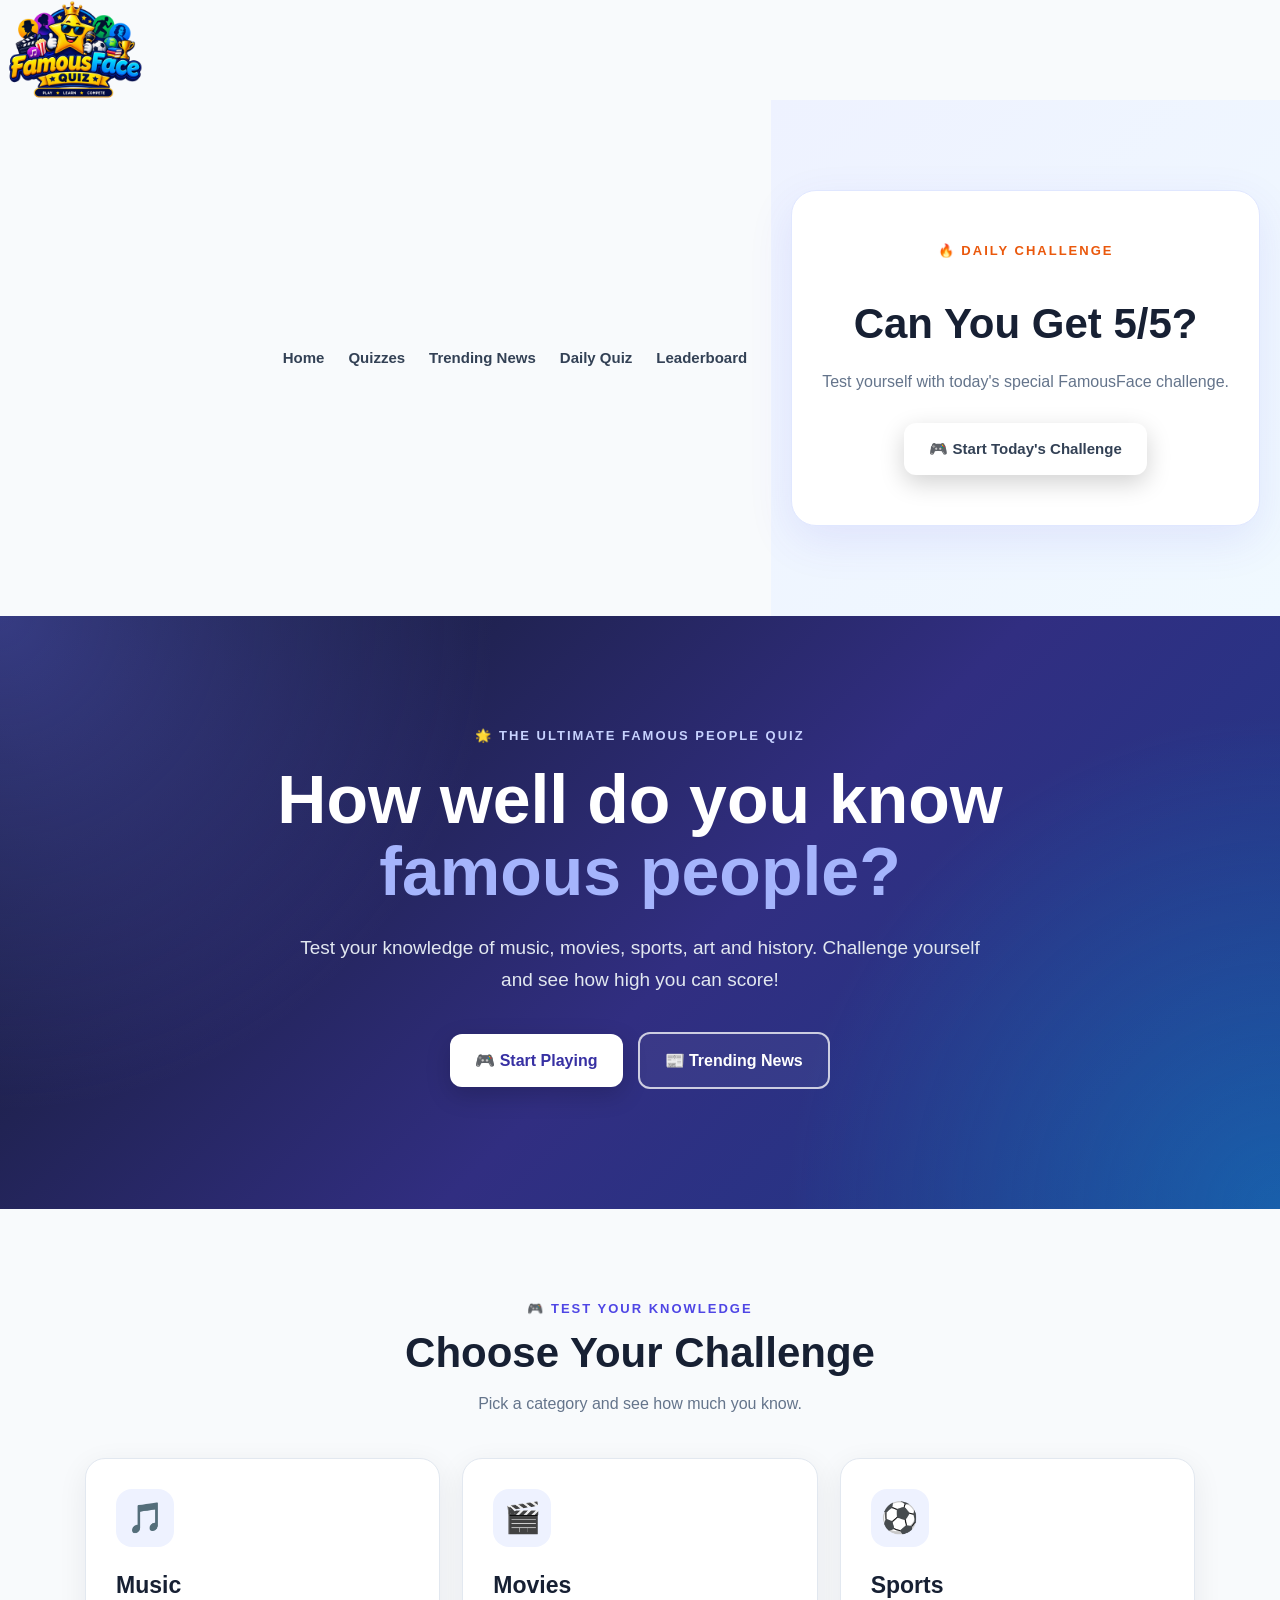
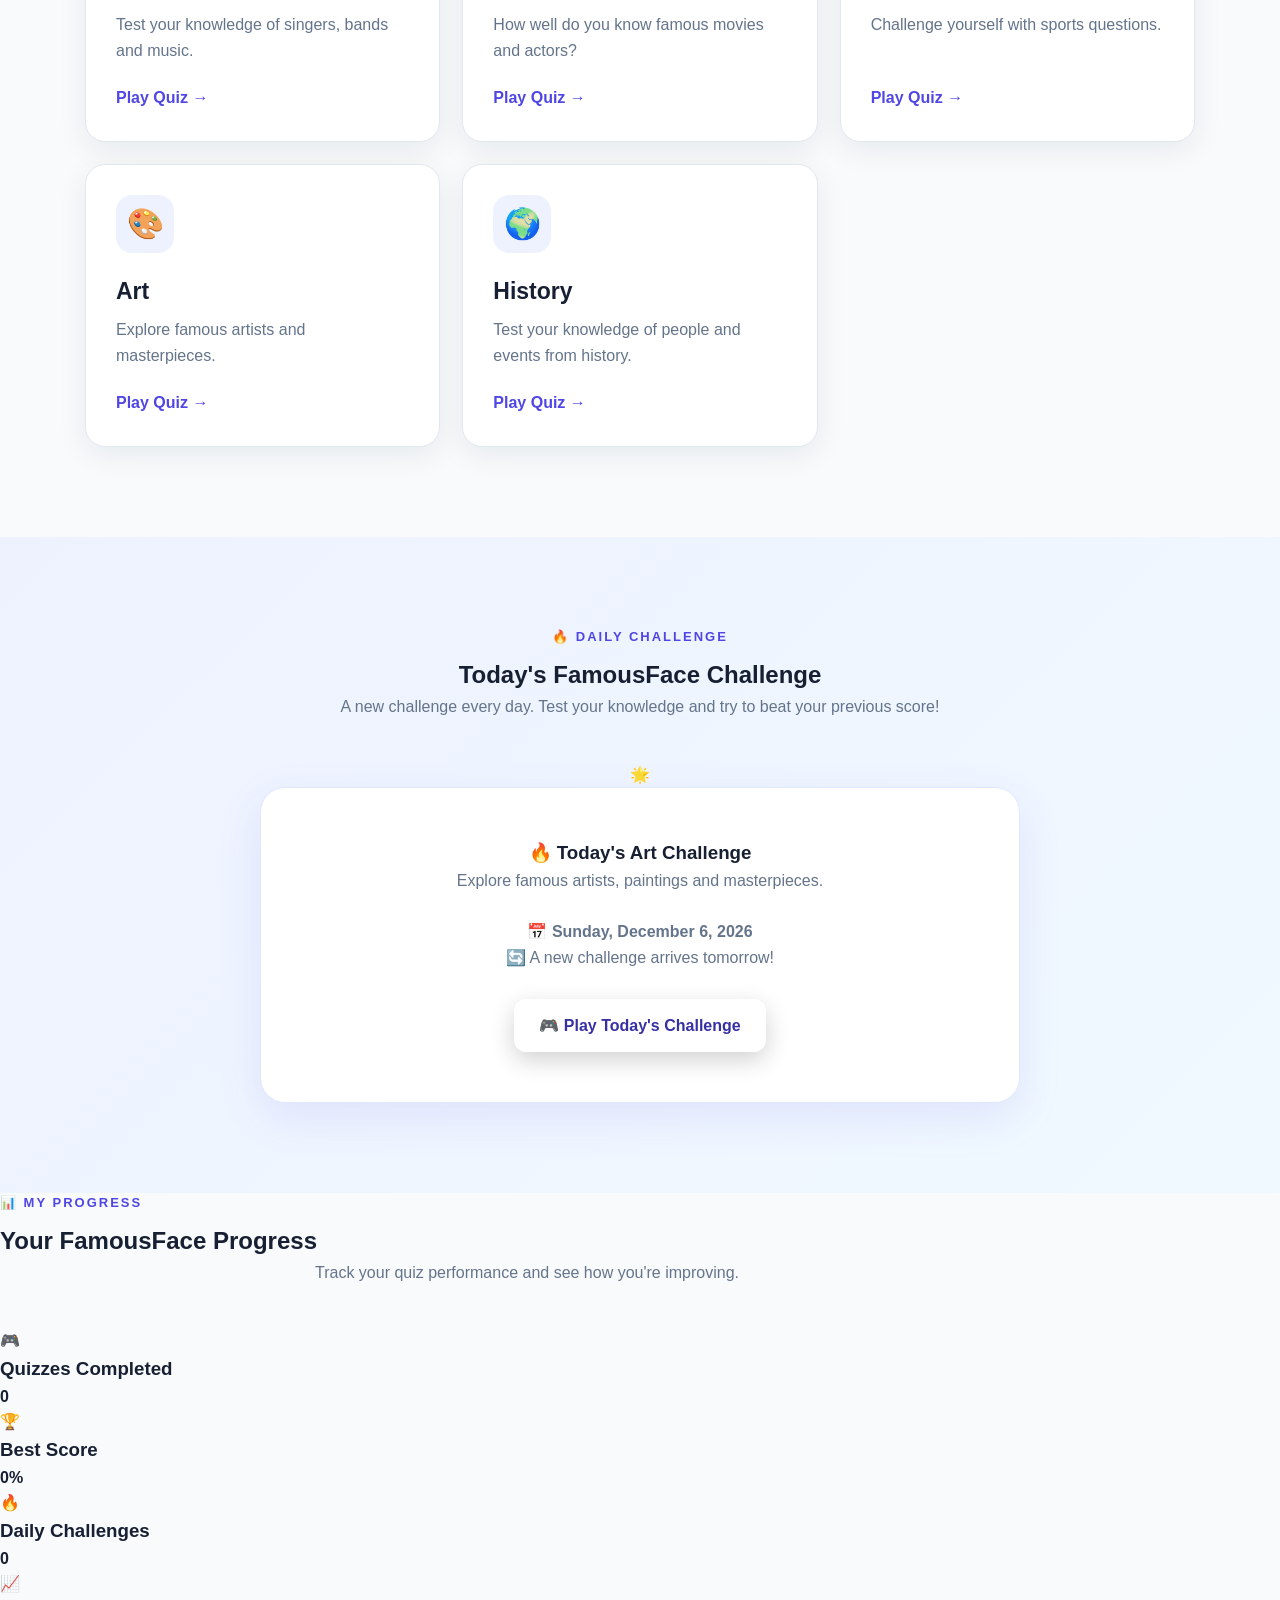
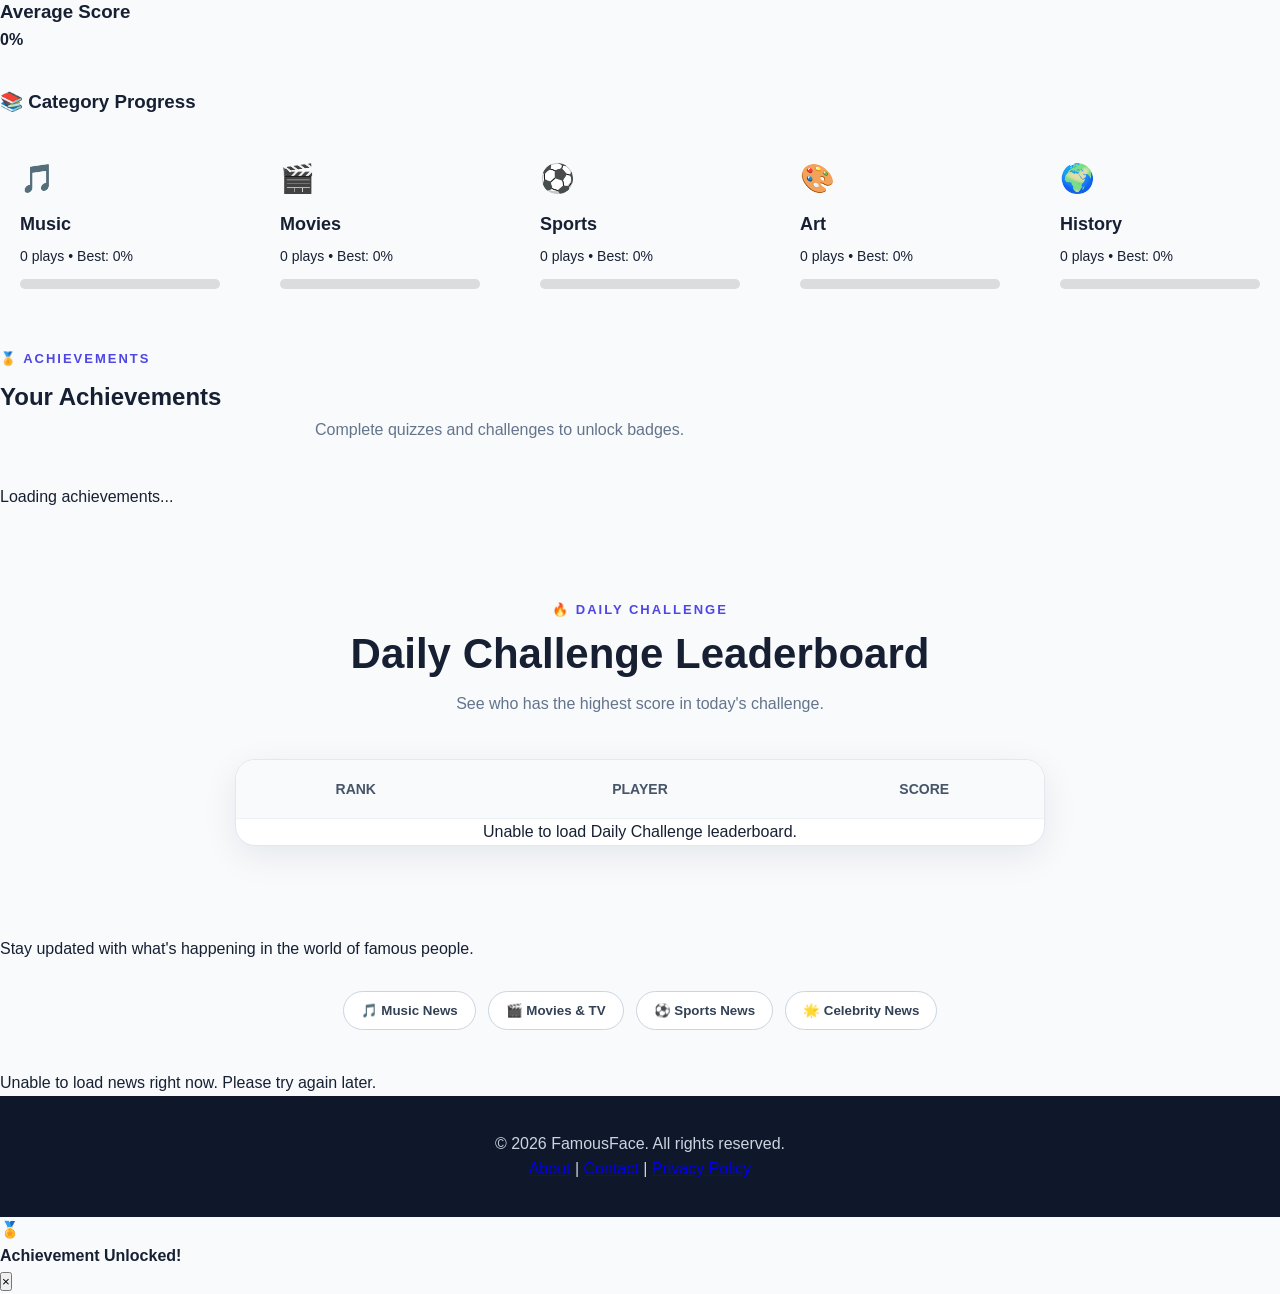
==== index.html @ b305612d "Add achievement notification container" ====
<!DOCTYPE html>
<html lang="en">

<head>

    <!-- Google Analytics -->
    <script async src="https://www.googletagmanager.com/gtag/js?id=G-GF7KSBZF2E"></script>
    <script>
      window.dataLayer = window.dataLayer || [];
      function gtag(){dataLayer.push(arguments);}
      gtag('js', new Date());

      gtag('config', 'G-GF7KSBZF2E');
    </script>

    <!-- Basic SEO -->
    <meta charset="UTF-8">
    <meta name="viewport" content="width=device-width, initial-scale=1.0">

    <title>FamousFace - Famous People Quiz, Trivia & Daily Challenges</title>

    <meta name="description"
          content="Play FamousFace, a fun famous people quiz covering music, movies, sports, art and history. Test your knowledge, take daily challenges and compete for a place on the leaderboard.">

    <meta name="robots"
          content="index, follow">

    <meta name="author"
          content="FamousFace">

    <link rel="canonical"
          href="https://blessia777.github.io/FamousFace/">

    <!-- Open Graph / Facebook -->
    <meta property="og:type"
          content="website">

    <meta property="og:title"
          content="FamousFace - Famous People Quiz & Trivia">

    <meta property="og:description"
          content="Test your knowledge of famous people with quizzes covering music, movies, sports, art and history. Take daily challenges and compete on the leaderboard.">

    <meta property="og:url"
          content="https://blessia777.github.io/FamousFace/">

    <meta property="og:site_name"
          content="FamousFace">

    <!-- Twitter / X -->
    <meta name="twitter:card"
          content="summary">

    <meta name="twitter:title"
          content="FamousFace - Famous People Quiz & Trivia">

    <meta name="twitter:description"
          content="Challenge yourself with FamousFace quizzes about music, movies, sports, art, history and famous people.">

    <!-- Theme / Mobile -->
    <meta name="theme-color"
          content="#1e88e5">

    <!-- Stylesheet -->
    <link rel="stylesheet" href="style.css">
    <!-- Structured Data -->
<script type="application/ld+json">
{
  "@context": "https://schema.org",
  "@type": "WebSite",
  "name": "FamousFace",
  "url": "https://blessia777.github.io/FamousFace/",
  "description": "FamousFace is a quiz website featuring trivia about famous people, music, movies, sports, art and history."
}
</script>

</head>
<body>
     <div class="logo">
    <img src="famousface-logo.png" alt="FamousFace Quiz">
</div>
    <div class="nav-links">

        <a href="index.html">Home</a>

        <a href="#categories">Quizzes</a>

        <a href="#news">Trending News</a>

        <a href="#daily">Daily Quiz</a>
        <a href="#leaderboard">Leaderboard</a>
        <section id="daily" class="daily-section">

    <div class="daily-content">

        <p class="section-label">🔥 DAILY CHALLENGE</p>

        <h2>Can You Get 5/5?</h2>

        <p>
            Test yourself with today's special
            FamousFace challenge.
        </p>

        <a href="quiz.html?category=history"
           class="primary-button">
            🎮 Start Today's Challenge
        </a>

    </div>

</section>

    </div>

</nav>

   <header class="hero">

    <div class="hero-content">

        <p class="hero-label">
            🌟 THE ULTIMATE FAMOUS PEOPLE QUIZ
        </p>

        <h1>
            How well do you know
            <span>famous people?</span>
        </h1>

        <p class="hero-description">
            Test your knowledge of music, movies, sports,
            art and history. Challenge yourself and see
            how high you can score!
        </p>

        <div class="hero-buttons">

            <a href="#categories" class="primary-button">
                🎮 Start Playing
            </a>

            <a href="#news" class="secondary-button">
                📰 Trending News
            </a>

        </div>

    </div>

</header>

    <main>

       <section id="categories" class="quiz-section">

    <p class="section-label">🎮 TEST YOUR KNOWLEDGE</p>

    <h2>Choose Your Challenge</h2>

    <p class="section-description">
        Pick a category and see how much you know.
    </p>

    <div class="quiz-cards">

        <a href="music-quiz.html" class="quiz-card">
            <div class="card-icon">🎵</div>
            <h3>Music</h3>
            <p>Test your knowledge of singers, bands and music.</p>
            <span>Play Quiz →</span>
        </a>

       <a href="movies-quiz.html" class="quiz-card">
            <div class="card-icon">🎬</div>
            <h3>Movies</h3>
            <p>How well do you know famous movies and actors?</p>
            <span>Play Quiz →</span>
        </a>

        <a href="sports-quiz.html" class="quiz-card">
            <div class="card-icon">⚽</div>
            <h3>Sports</h3>
            <p>Challenge yourself with sports questions.</p>
            <span>Play Quiz →</span>
        </a>

       <a href="art-quiz.html" class="quiz-card">
            <div class="card-icon">🎨</div>
            <h3>Art</h3>
            <p>Explore famous artists and masterpieces.</p>
            <span>Play Quiz →</span>
        </a>

        <a href="history-quiz.html" class="quiz-card">
            <div class="card-icon">🌍</div>
            <h3>History</h3>
            <p>Test your knowledge of people and events from history.</p>
            <span>Play Quiz →</span>
        </a>

       </div>

</section>

<!-- Daily Challenge -->
<section id="daily" class="daily-section">

    <p class="section-label">🔥 DAILY CHALLENGE</p>

    <h2>Today's FamousFace Challenge</h2>

    <p class="section-description">
        A new challenge every day. Test your knowledge and try to beat your
        previous score!
    </p>

    <div class="daily-challenge-card">

        <div class="daily-icon">
            🌟
        </div>

        <div class="daily-content">

            <h3 id="daily-title">
                Today's Challenge
            </h3>

            <p id="daily-description">
                Get ready for today's famous people quiz!
            </p>

            <a id="daily-button"
               href="quiz.html?category=history"
               class="primary-button">
                🎮 Play Today's Challenge
            </a>

        </div>

    </div>

</section>
        <!-- My Progress -->
<section id="progress" class="progress-section">

    <p class="section-label">📊 MY PROGRESS</p>

    <h2>Your FamousFace Progress</h2>

    <p class="section-description">
        Track your quiz performance and see how you're improving.
    </p>

    <div class="progress-cards">

        <div class="progress-card">
            <span class="progress-icon">🎮</span>
            <h3>Quizzes Completed</h3>
            <strong id="progress-quizzes">0</strong>
        </div>

        <div class="progress-card">
            <span class="progress-icon">🏆</span>
            <h3>Best Score</h3>
            <strong id="progress-best">0%</strong>
        </div>

        <div class="progress-card">
            <span class="progress-icon">🔥</span>
            <h3>Daily Challenges</h3>
            <strong id="progress-daily">0</strong>
        </div>

        <div class="progress-card">
            <span class="progress-icon">📈</span>
            <h3>Average Score</h3>
            <strong id="progress-average">0%</strong>
        </div>

    </div>
<div class="category-progress">

    <h3>📚 Category Progress</h3>

    <div class="category-progress-grid">

        <div class="category-progress-card">
            <span>🎵</span>
            <strong>Music</strong>
            <p id="music-progress">0 plays • Best: 0%</p>
            <div class="progress-bar">
                <div id="music-progress-bar" class="progress-fill"></div>
            </div>
        </div>

        <div class="category-progress-card">
            <span>🎬</span>
            <strong>Movies</strong>
            <p id="movies-progress">0 plays • Best: 0%</p>
            <div class="progress-bar">
                <div id="movies-progress-bar" class="progress-fill"></div>
            </div>
        </div>

        <div class="category-progress-card">
            <span>⚽</span>
            <strong>Sports</strong>
            <p id="sports-progress">0 plays • Best: 0%</p>
            <div class="progress-bar">
                <div id="sports-progress-bar" class="progress-fill"></div>
            </div>
        </div>

        <div class="category-progress-card">
            <span>🎨</span>
            <strong>Art</strong>
            <p id="art-progress">0 plays • Best: 0%</p>
            <div class="progress-bar">
                <div id="art-progress-bar" class="progress-fill"></div>
            </div>
        </div>

        <div class="category-progress-card">
            <span>🌍</span>
            <strong>History</strong>
            <p id="history-progress">0 plays • Best: 0%</p>
            <div class="progress-bar">
                <div id="history-progress-bar" class="progress-fill"></div>
            </div>
        </div>

    </div>

</div>
</section>
        <section id="achievements" class="achievements-section">

    <p class="section-label">🏅 ACHIEVEMENTS</p>

    <h2>Your Achievements</h2>

    <p class="section-description">
        Complete quizzes and challenges to unlock badges.
    </p>

    <div id="achievements-list" class="achievements-grid">

        <p>Loading achievements...</p>

    </div>

</section>

<section id="daily-leaderboard" class="leaderboard-section">

    <p class="section-label">🔥 DAILY CHALLENGE</p>

    <h2>Daily Challenge Leaderboard</h2>

    <p class="section-description">
        See who has the highest score in today's challenge.
    </p>

    <div class="leaderboard">

        <div class="leaderboard-row header-row">
            <span>Rank</span>
            <span>Player</span>
            <span>Score</span>
        </div>

        <div id="daily-leaderboard-list">
            <p>Loading daily leaderboard...</p>
        </div>

    </div>

</section>

    <p>Stay updated with what's happening in the world of famous people.</p>

    <div class="news-categories">

        <button>🎵 Music News</button>

        <button>🎬 Movies & TV</button>

        <button>⚽ Sports News</button>

        <button>🌟 Celebrity News</button>

    </div>

   
       <div id="news-container" class="news-container">
    <p>Loading latest news...</p>
    </div>

</section>
 
    </main>

   <footer>

    <p>© 2026 FamousFace. All rights reserved.</p>

    <p>
        <a href="about.html">About</a> |
        <a href="contact.html">Contact</a> |
        <a href="privacy.html">Privacy Policy</a>
    </p>
</footer>

<!-- Achievement Notification -->
<div id="achievement-notification" class="achievement-notification">

    <div class="achievement-notification-icon">
        🏅
    </div>

    <div>
        <strong id="achievement-notification-title">
            Achievement Unlocked!
        </strong>

        <p id="achievement-notification-name"></p>
    </div>

    <button
        id="achievement-notification-close"
        type="button">
        ×
    </button>

</div>

<script src="supabase-config.js"></script>
<script src="leaderboard.js"></script>
<script src="news.js"></script>
<script src="daily-challenge.js"></script>
<script src="daily-leaderboard.js"></script>
<script src="progress.js"></script>
<script src="achievements.js"></script>

</body>
</html>
---- style.css ----
/* =========================================================
   FAMOUSFACE — PROFESSIONAL WEBSITE STYLE
   ========================================================= */

* {
    box-sizing: border-box;
    margin: 0;
    padding: 0;
}

html {
    scroll-behavior: smooth;
}

body {
    font-family: Arial, Helvetica, sans-serif;
    background: #f8fafc;
    color: #172033;
    line-height: 1.6;
}

/* =========================================================
   NAVIGATION
   ========================================================= */

.navbar {
    display: flex;
    justify-content: space-between;
    align-items: center;
    gap: 30px;
    padding: 18px 6%;
    background: rgba(255, 255, 255, 0.96);
    box-shadow: 0 2px 15px rgba(15, 23, 42, 0.08);
    position: sticky;
    top: 0;
    z-index: 1000;
}

.logo {
    display: flex;
    align-items: center;
}

.logo img {
    width: 150px;
    height: auto;
    display: block;

}
.nav-links {
    display: flex;
    align-items: center;
    justify-content: flex-end;
    gap: 24px;
}

.nav-links a {
    text-decoration: none;
    color: #334155;
    font-size: 15px;
    font-weight: 700;
    transition: color 0.2s ease;
}

.nav-links a:hover {
    color: #4f46e5;
}

/* =========================================================
   HERO
   ========================================================= */

.hero {
    padding: 110px 20px 120px;
    text-align: center;
    color: white;
    background:
        radial-gradient(circle at top left, rgba(99, 102, 241, 0.45), transparent 35%),
        radial-gradient(circle at bottom right, rgba(14, 165, 233, 0.35), transparent 35%),
        linear-gradient(135deg, #111827, #312e81 55%, #1e3a8a);
}

.hero-content {
    max-width: 850px;
    margin: auto;
}

.hero-label,
.section-label {
    font-size: 13px;
    font-weight: 800;
    letter-spacing: 2px;
    text-transform: uppercase;
}

.hero-label {
    color: #c7d2fe;
    margin-bottom: 18px;
}

.hero h1 {
    font-size: clamp(40px, 7vw, 68px);
    line-height: 1.05;
    margin: 0 0 25px;
    font-weight: 900;
}

.hero h1 span {
    display: block;
    color: #a5b4fc;
}

.hero-description {
    max-width: 680px;
    margin: 0 auto 35px;
    color: #e2e8f0;
    font-size: 19px;
    line-height: 1.7;
}

.hero-buttons {
    display: flex;
    justify-content: center;
    align-items: center;
    gap: 15px;
    flex-wrap: wrap;
}

.primary-button,
.secondary-button {
    display: inline-block;
    padding: 14px 25px;
    border-radius: 12px;
    text-decoration: none;
    font-weight: 800;
    transition: all 0.2s ease;
}

.primary-button {
    background: white;
    color: #3730a3;
    box-shadow: 0 8px 25px rgba(0, 0, 0, 0.18);
}

.secondary-button {
    border: 2px solid rgba(255, 255, 255, 0.75);
    color: white;
    background: rgba(255, 255, 255, 0.05);
}

.primary-button:hover,
.secondary-button:hover {
    transform: translateY(-3px);
}

/* =========================================================
   MAIN SECTIONS
   ========================================================= */

main {
    width: 100%;
}

.quiz-section,
.leaderboard-section,
.news-section {
    padding: 90px 20px;
}

.quiz-section {
    max-width: 1150px;
    margin: auto;
    text-align: center;
}

.section-label {
    color: #4f46e5;
    margin-bottom: 8px;
}

.quiz-section h2,
.leaderboard-section h2,
.news-section h2 {
    font-size: clamp(30px, 5vw, 42px);
    line-height: 1.2;
    margin: 8px 0 12px;
    color: #172033;
}

.section-description,
.news-section > p {
    color: #64748b;
    max-width: 650px;
    margin: 0 auto 42px;
}

/* =========================================================
   QUIZ CARDS
   ========================================================= */

.quiz-cards {
    display: grid;
    grid-template-columns: repeat(3, 1fr);
    gap: 22px;
    margin-top: 42px;
}

.quiz-card {
    display: block;
    padding: 30px;
    border-radius: 20px;
    text-align: left;
    text-decoration: none;
    color: #172033;
    background: white;
    border: 1px solid #e2e8f0;
    box-shadow: 0 8px 30px rgba(15, 23, 42, 0.07);
    transition: transform 0.25s ease, box-shadow 0.25s ease;
}

.quiz-card:hover {
    transform: translateY(-7px);
    box-shadow: 0 18px 40px rgba(15, 23, 42, 0.13);
}

.card-icon {
    width: 58px;
    height: 58px;
    display: flex;
    align-items: center;
    justify-content: center;
    margin-bottom: 20px;
    border-radius: 16px;
    background: #eef2ff;
    font-size: 30px;
}

.quiz-card h3 {
    font-size: 23px;
    margin-bottom: 8px;
}

.quiz-card p {
    min-height: 55px;
    color: #64748b;
    line-height: 1.6;
}

.quiz-card span {
    display: inline-block;
    margin-top: 18px;
    color: #4f46e5;
    font-weight: 800;
}

/* =========================================================
   DAILY CHALLENGE
   ========================================================= */

.daily-section {
    padding: 90px 20px;
    text-align: center;
    background: linear-gradient(135deg, #eef2ff, #f0f9ff);
}

.daily-content {
    max-width: 760px;
    margin: auto;
    padding: 50px 30px;
    background: white;
    border: 1px solid #e0e7ff;
    border-radius: 25px;
    box-shadow: 0 15px 45px rgba(79, 70, 229, 0.10);
}

.daily-content .section-label {
    color: #ea580c;
}

.daily-content h2 {
    font-size: clamp(30px, 5vw, 42px);
    margin: 10px 0 12px;
}

.daily-content p {
    color: #64748b;
    margin-bottom: 28px;
}

/* =========================================================
   LEADERBOARD
   ========================================================= */

.leaderboard-section {
    max-width: 850px;
    margin: auto;
    text-align: center;
}

.leaderboard {
    overflow: hidden;
    margin-top: 35px;
    background: white;
    border: 1px solid #e2e8f0;
    border-radius: 20px;
    box-shadow: 0 10px 35px rgba(15, 23, 42, 0.08);
}

.leaderboard-row {
    display: grid;
    grid-template-columns: 1fr 2fr 1fr;
    align-items: center;
    padding: 18px 25px;
    border-bottom: 1px solid #edf2f7;
}

.header-row {
    color: #475569;
    background: #f8fafc;
    font-size: 14px;
    font-weight: 800;
    text-transform: uppercase;
}

.leaderboard-row:last-child {
    border-bottom: none;
}

#leaderboard-list p {
    padding: 20px;
    color: #64748b;
}

/* =========================================================
   NEWS
   ========================================================= */

.news-section {
    max-width: 1150px;
    margin: auto;
    text-align: center;
}

.news-categories {
    display: flex;
    justify-content: center;
    gap: 12px;
    flex-wrap: wrap;
    margin: 30px 0 40px;
}

.news-categories button {
    padding: 11px 17px;
    border: 1px solid #cbd5e1;
    border-radius: 999px;
    background: white;
    color: #334155;
    font-weight: 700;
    cursor: pointer;
    transition: all 0.2s ease;
}

.news-categories button:hover {
    background: #eef2ff;
    border-color: #818cf8;
    color: #4338ca;
}

.news-container {
    display: grid;
    grid-template-columns: repeat(2, 1fr);
    gap: 22px;
    text-align: left;
}

.news-card {
    overflow: hidden;
    padding: 25px;
    border: 1px solid #e2e8f0;
    border-radius: 18px;
    background: white;
    box-shadow: 0 7px 25px rgba(15, 23, 42, 0.07);
    transition: transform 0.2s ease, box-shadow 0.2s ease;
}

.news-card:hover {
    transform: translateY(-4px);
    box-shadow: 0 14px 35px rgba(15, 23, 42, 0.12);
}

.news-card h3 {
    margin: 0 0 10px;
    line-height: 1.35;
}

.news-card p {
    color: #64748b;
}

.news-card a {
    display: inline-block;
    margin-top: 15px;
    color: #4f46e5;
    text-decoration: none;
    font-weight: 800;
}

/* =========================================================
   QUIZ PAGE
   ========================================================= */

.quiz {
    max-width: 700px;
    margin: 50px auto;
    padding: 35px;
    background: white;
    border-radius: 20px;
    box-shadow: 0 10px 35px rgba(15, 23, 42, 0.08);
}

#question {
    margin-bottom: 30px;
    font-size: 25px;
}

#answers {
    display: flex;
    flex-direction: column;
    gap: 14px;
}

#answers button {
    padding: 15px;
    border: 2px solid #e2e8f0;
    border-radius: 12px;
    background: white;
    color: #172033;
    font-size: 17px;
    cursor: pointer;
    transition: all 0.2s ease;
}

#answers button:hover {
    border-color: #818cf8;
    background: #eef2ff;
}

#result {
    margin-top: 30px;
    font-size: 20px;
    font-weight: 700;
}

/* =========================================================
   CATEGORY BUTTON
   ========================================================= */

.category-button {
    display: inline-block;
    padding: 18px 25px;
    border-radius: 12px;
    background: white;
    color: #222;
    text-decoration: none;
    font-size: 17px;
    box-shadow: 0 5px 15px rgba(0, 0, 0, 0.08);
}

/* =========================================================
   FOOTER
   ========================================================= */

footer {
    margin-top: 0;
    padding: 35px 20px;
    text-align: center;
    color: #cbd5e1;
    background: #0f172a;
}

footer p {
    margin: 0;
}

/* =========================================================
   RESPONSIVE DESIGN
   ========================================================= */

@media (max-width: 900px) {

    .quiz-cards {
        grid-template-columns: repeat(2, 1fr);
    }

    .navbar {
        padding: 18px 25px;
    }

    .nav-links {
        gap: 15px;
    }
}

@media (max-width: 700px) {

    .navbar {
        flex-direction: column;
        gap: 14px;
        padding: 18px 15px;
    }

    .nav-links {
        flex-wrap: wrap;
        justify-content: center;
        gap: 12px;
    }

    .hero {
        padding: 75px 18px 85px;
    }

    .hero-description {
        font-size: 17px;
    }

    .quiz-section,
    .leaderboard-section,
    .news-section,
    .daily-section {
        padding: 65px 15px;
    }

    .quiz-cards {
        grid-template-columns: 1fr;
    }

    .news-container {
        grid-template-columns: 1fr;
    }

    .daily-content {
        padding: 40px 22px;
    }
}

@media (max-width: 500px) {

    .logo {
        font-size: 22px;
    }

    .nav-links a {
        font-size: 13px;
    }

    .hero h1 {
        font-size: 38px;
    }

    .primary-button,
    .secondary-button {
        width: 100%;
        max-width: 300px;
    }

    .leaderboard-row {
        padding: 15px 12px;
        font-size: 14px;
    }

    #question {
        font-size: 21px;
    }

    .quiz {
        margin: 25px 15px;
        padding: 25px 18px;
    }
}
/* Extra mobile improvements */

@media (max-width: 600px) {

    body {
        overflow-x: hidden;
    }

    .navbar {
        padding: 15px;
    }

    .logo {
        font-size: 20px;
    }

    .nav-links {
        gap: 10px;
        font-size: 14px;
    }

    .hero {
        padding: 60px 15px;
    }

    .hero h1 {
        font-size: 34px;
    }

    .hero-description {
        font-size: 16px;
    }

    .hero-buttons {
        flex-direction: column;
        align-items: center;
    }

    .primary-button,
    .secondary-button {
        width: 80%;
        max-width: 280px;
    }

    .quiz-section,
    .leaderboard-section,
    .news-section {
        padding: 50px 15px;
    }

    .quiz-cards {
        grid-template-columns: 1fr;
    }

    .news-container {
        grid-template-columns: 1fr;
    }

    .news-card {
        padding: 18px;
    }

    .news-card img {
        max-width: 100%;
        height: auto;
    }

    .leaderboard-row {
        padding: 15px;
        font-size: 14px;
    }

    .daily-content {
        padding: 30px 20px;
    }

    .daily-content h2 {
        font-size: 30px;
    }
}
/* Category Progress Bars */

.category-progress {
    margin-top: 35px;
}

.category-progress h3 {
    margin-bottom: 20px;
}

.category-progress-grid {
    display: grid;
    grid-template-columns: repeat(auto-fit, minmax(200px, 1fr));
    gap: 20px;
}

.category-progress-card {
    padding: 20px;
    border-radius: 15px;
    background: rgba(255, 255, 255, 0.08);
}

.category-progress-card > span {
    font-size: 28px;
    display: block;
    margin-bottom: 8px;
}

.category-progress-card strong {
    display: block;
    font-size: 18px;
    margin-bottom: 6px;
}

.category-progress-card p {
    margin-bottom: 12px;
    font-size: 14px;
}

.progress-bar {
    width: 100%;
    height: 10px;
    border-radius: 10px;
    background: rgba(128, 128, 128, 0.25);
    overflow: hidden;
}

.progress-fill {
    width: 0%;
    height: 100%;
    border-radius: 10px;
    transition: width 0.6s ease;
}

@media (max-width: 600px) {

    .category-progress-grid {
        grid-template-columns: 1fr;
    }

}

/* Achievements */

.achievements-section {
    margin-top: 40px;
}

.achievements-grid {
    display: grid;
    grid-template-columns: repeat(auto-fit, minmax(200px, 1fr));
    gap: 20px;
    margin-top: 25px;
}

.achievement-card {
    padding: 25px 20px;
    border-radius: 18px;
    text-align: center;
    transition: transform 0.3s ease, box-shadow 0.3s ease;
}

.achievement-card:hover {
    transform: translateY(-5px);
}

.achievement-card.unlocked {
    background: rgba(255, 215, 0, 0.12);
    border: 1px solid rgba(255, 215, 0, 0.45);
}

.achievement-card.locked {
    background: rgba(128, 128, 128, 0.10);
    border: 1px solid rgba(128, 128, 128, 0.25);
    opacity: 0.65;
}

.achievement-icon {
    font-size: 45px;
    margin-bottom: 12px;
}

.achievement-card h3 {
    margin-bottom: 8px;
}

.achievement-card p {
    font-size: 14px;
    margin-bottom: 12px;
}

.achievement-card strong {
    font-size: 14px;
}

.achievement-card.unlocked strong {
    font-weight: 700;
}

@media (max-width: 600px) {

    .achievements-grid {
        grid-template-columns: 1fr;
    }

}
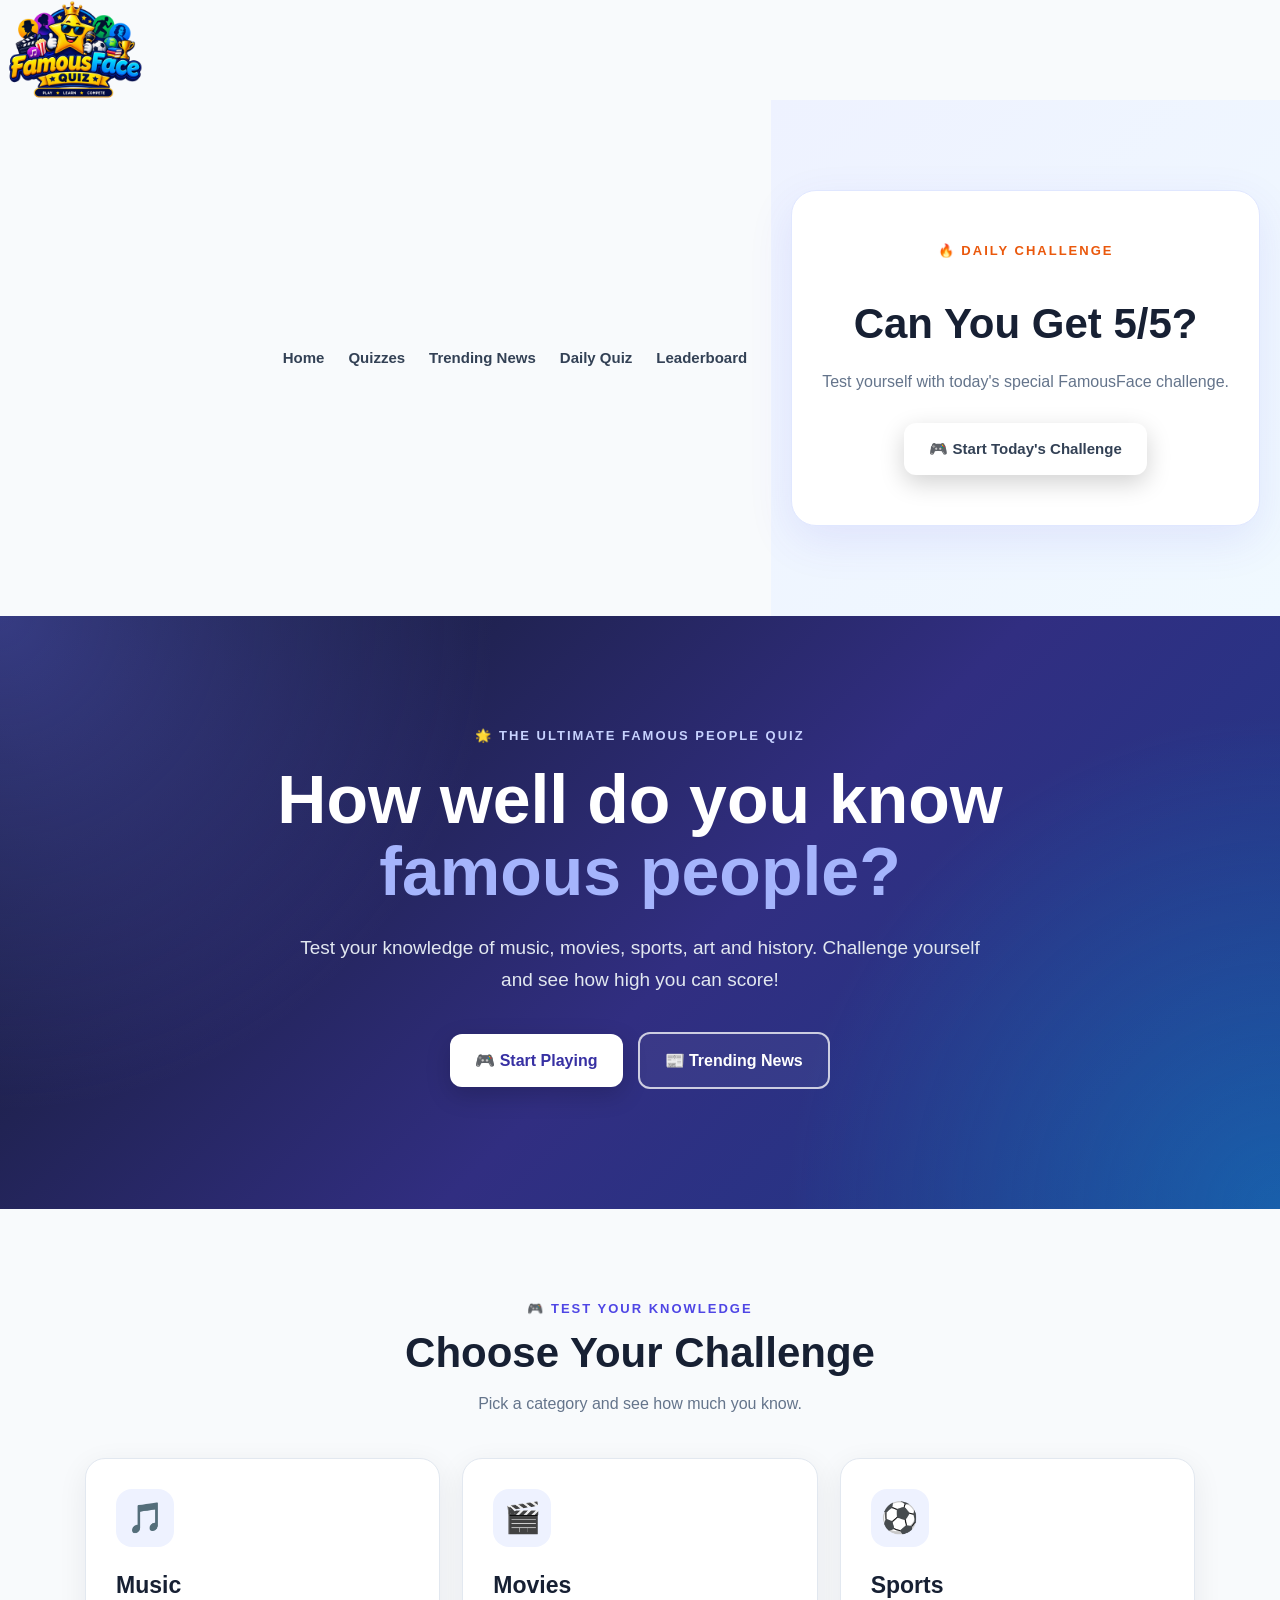
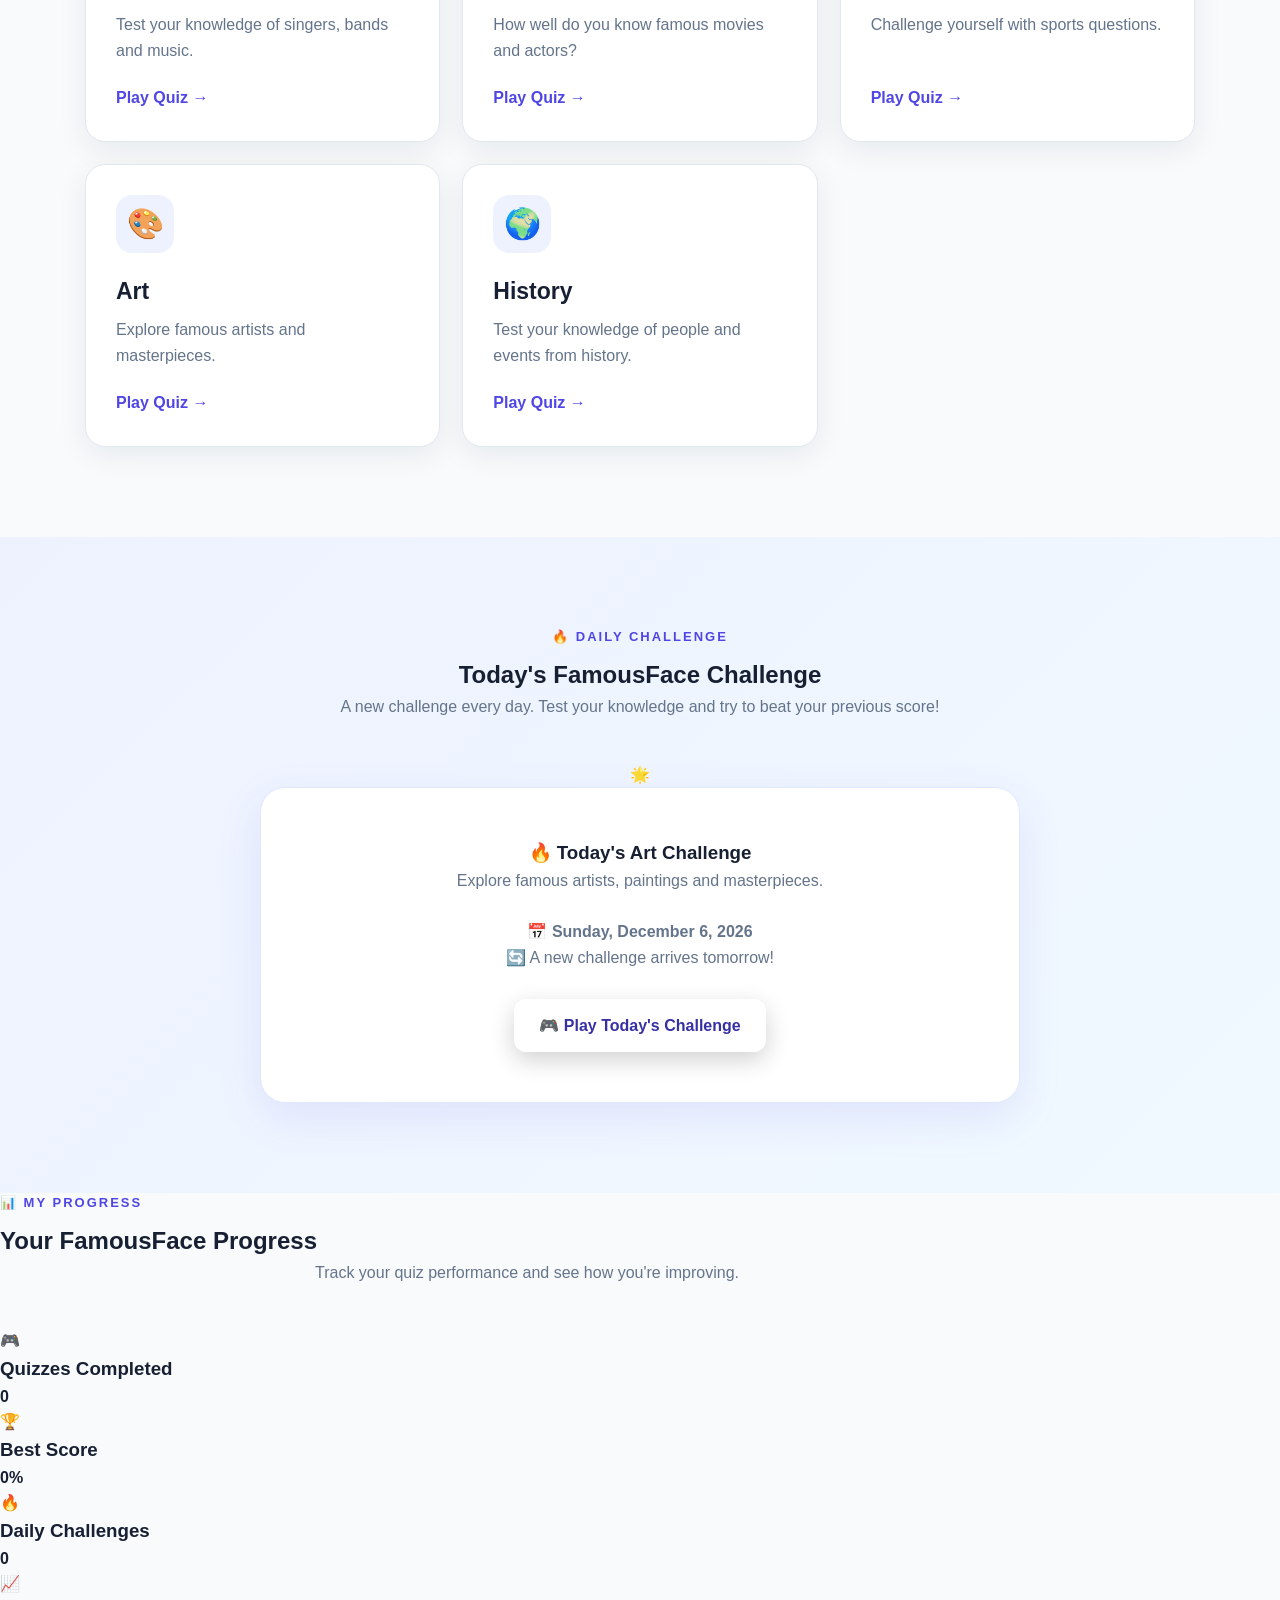
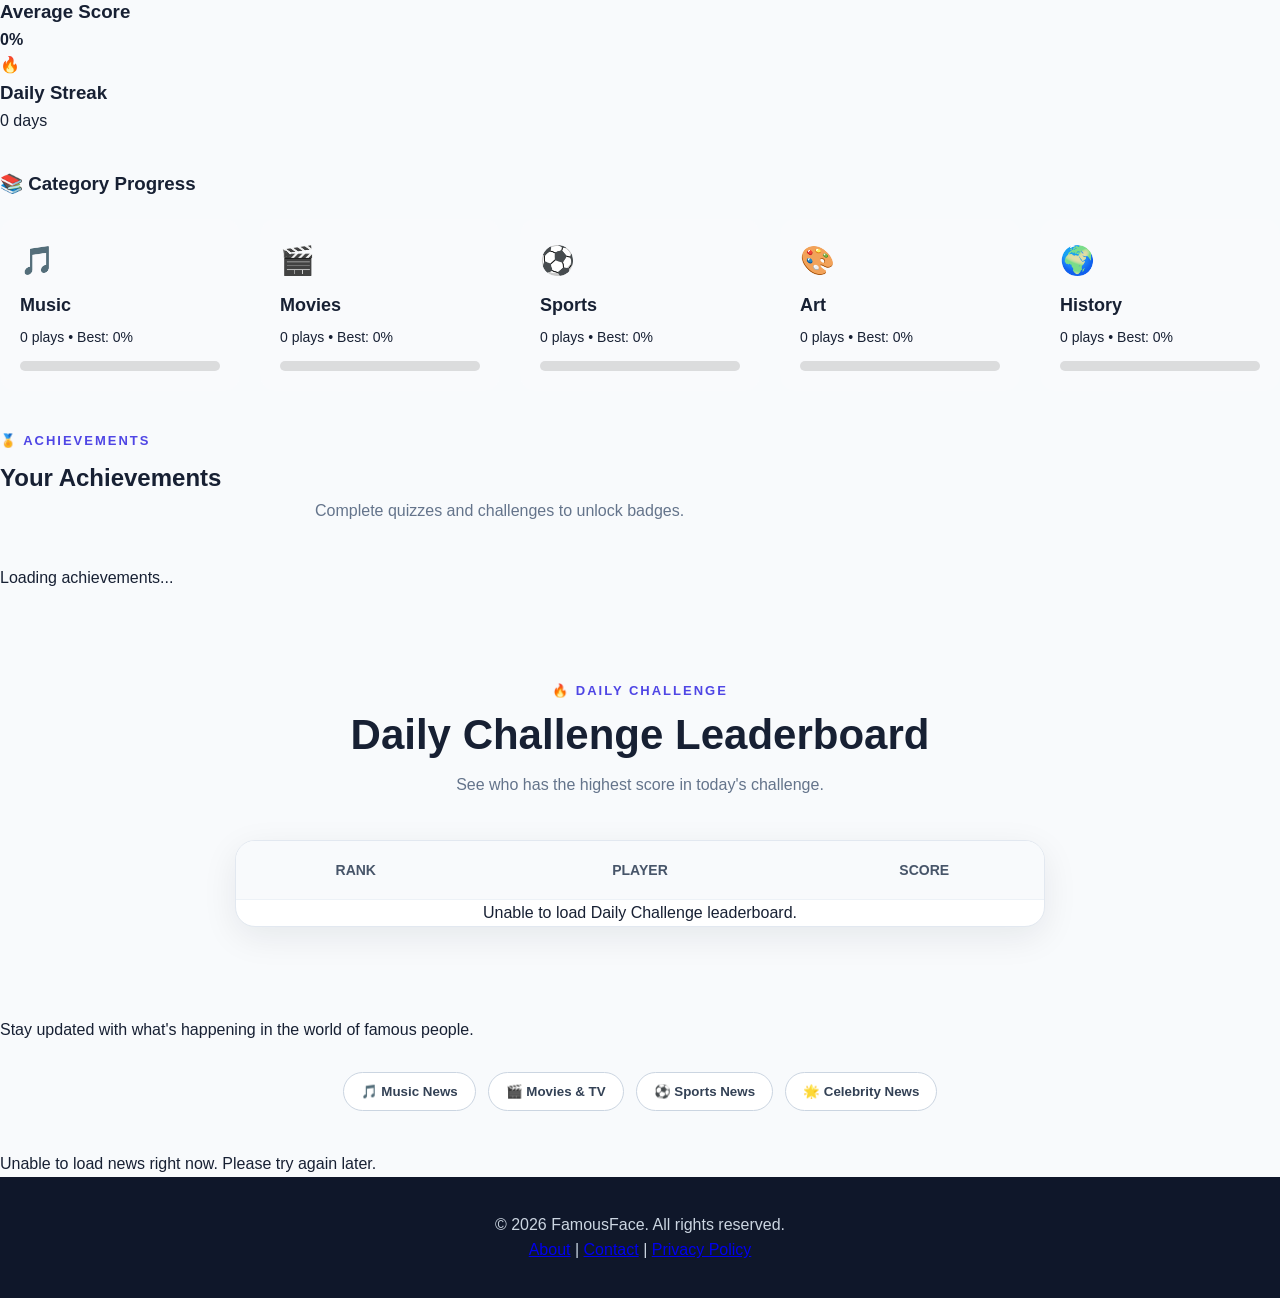
==== commit 9a6e531d: "Add daily streak display" ====
--- a/index.html
+++ b/index.html
@@ -278,6 +278,11 @@
             <h3>Average Score</h3>
             <strong id="progress-average">0%</strong>
         </div>
+        <div class="progress-card">
+    <div class="progress-icon">🔥</div>
+    <h3>Daily Streak</h3>
+    <p id="progress-streak">0 days</p>
+</div>
 
     </div>
 <div class="category-progress">
--- a/style.css
+++ b/style.css
@@ -783,3 +783,78 @@
     }
 
 }
+/* Achievement Notification */
+
+.achievement-notification {
+    position: fixed;
+    top: 25px;
+    right: 25px;
+
+    display: flex;
+    align-items: center;
+    gap: 15px;
+
+    width: min(380px, calc(100% - 40px));
+
+    padding: 18px 20px;
+
+    background: #ffffff;
+    color: #222;
+
+    border-radius: 16px;
+
+    box-shadow:
+        0 10px 30px rgba(0, 0, 0, 0.20);
+
+    z-index: 9999;
+
+    transform: translateX(120%);
+    opacity: 0;
+
+    transition:
+        transform 0.4s ease,
+        opacity 0.4s ease;
+}
+
+.achievement-notification.show {
+    transform: translateX(0);
+    opacity: 1;
+}
+
+.achievement-notification-icon {
+    font-size: 38px;
+}
+
+.achievement-notification strong {
+    display: block;
+    font-size: 16px;
+    margin-bottom: 4px;
+}
+
+.achievement-notification p {
+    margin: 0;
+    font-weight: 600;
+}
+
+#achievement-notification-close {
+    margin-left: auto;
+
+    border: none;
+    background: transparent;
+
+    font-size: 24px;
+    cursor: pointer;
+
+    padding: 4px 8px;
+}
+
+@media (max-width: 600px) {
+
+    .achievement-notification {
+        top: 15px;
+        right: 15px;
+        left: 15px;
+        width: auto;
+    }
+
+}
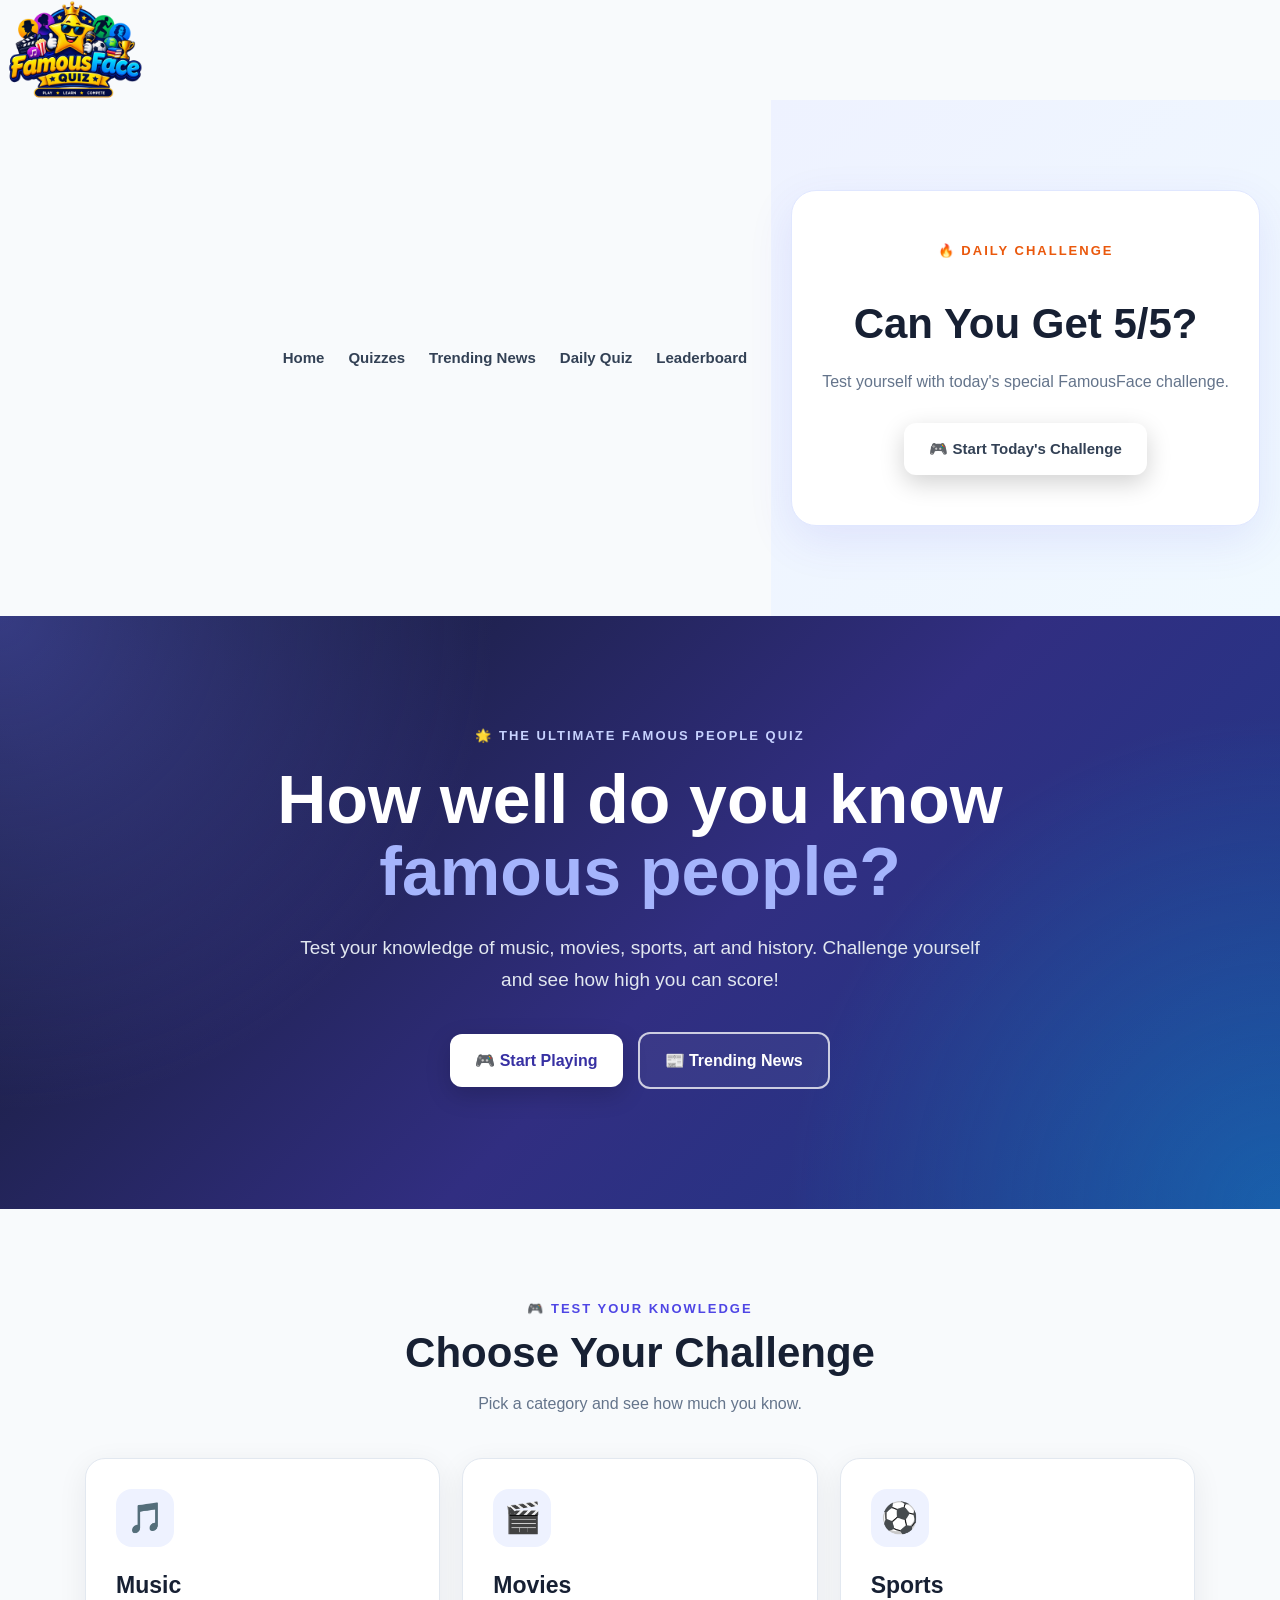
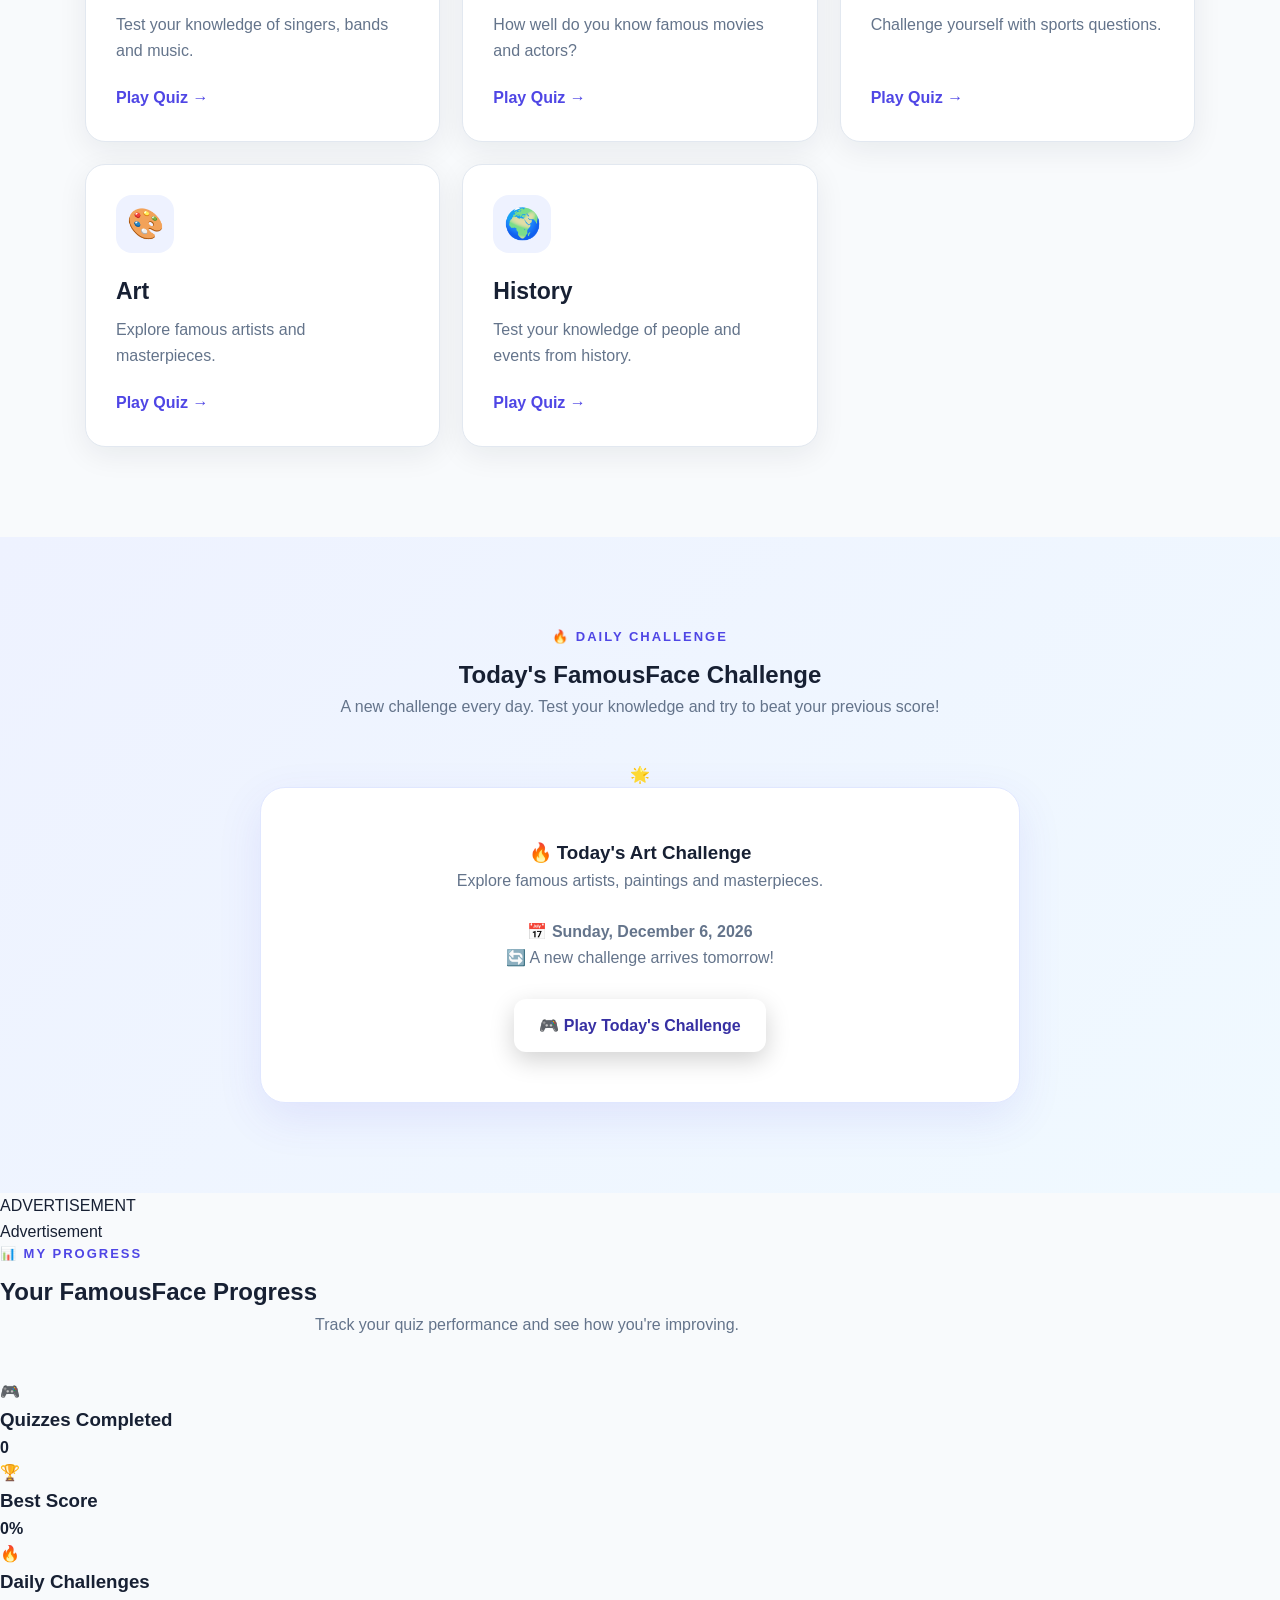
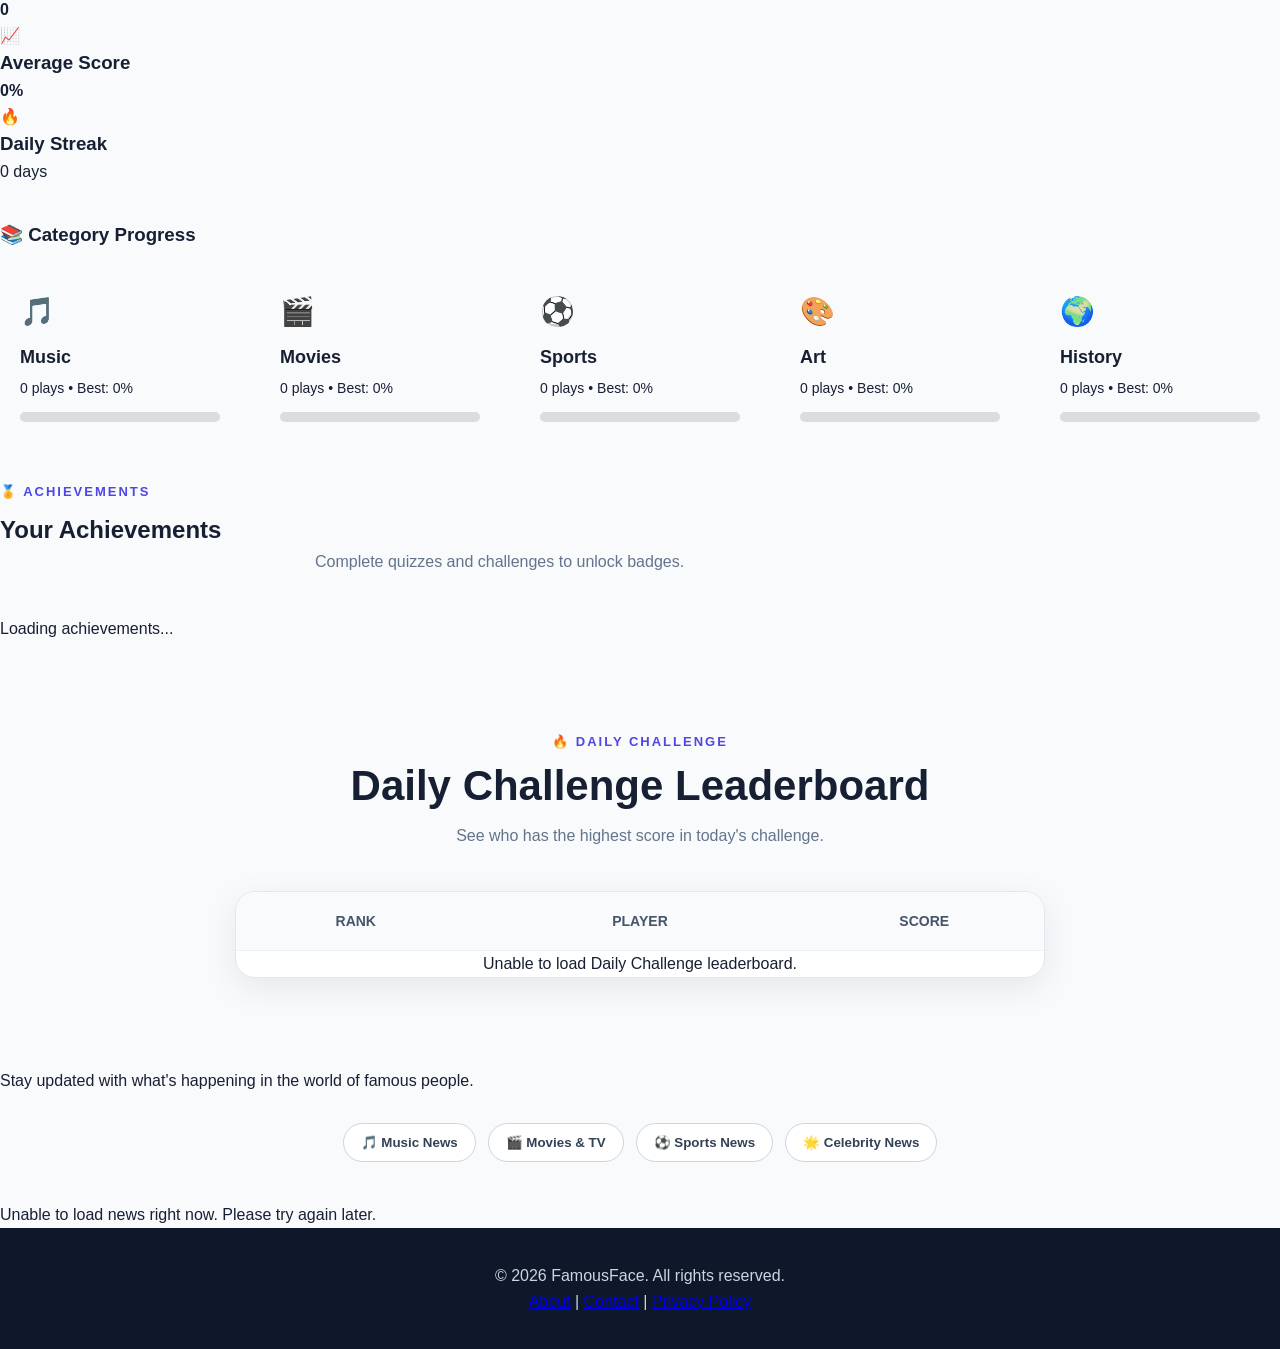
==== commit 54a04338: "Prepare homepage ad placement" ====
--- a/index.html
+++ b/index.html
@@ -242,6 +242,16 @@
     </div>
 
 </section>
+        <!-- Advertisement -->
+<div class="ad-container" id="ad-homepage">
+
+    <p class="ad-label">ADVERTISEMENT</p>
+
+    <div class="ad-placeholder">
+        Advertisement
+    </div>
+
+</div>
         <!-- My Progress -->
 <section id="progress" class="progress-section">
 
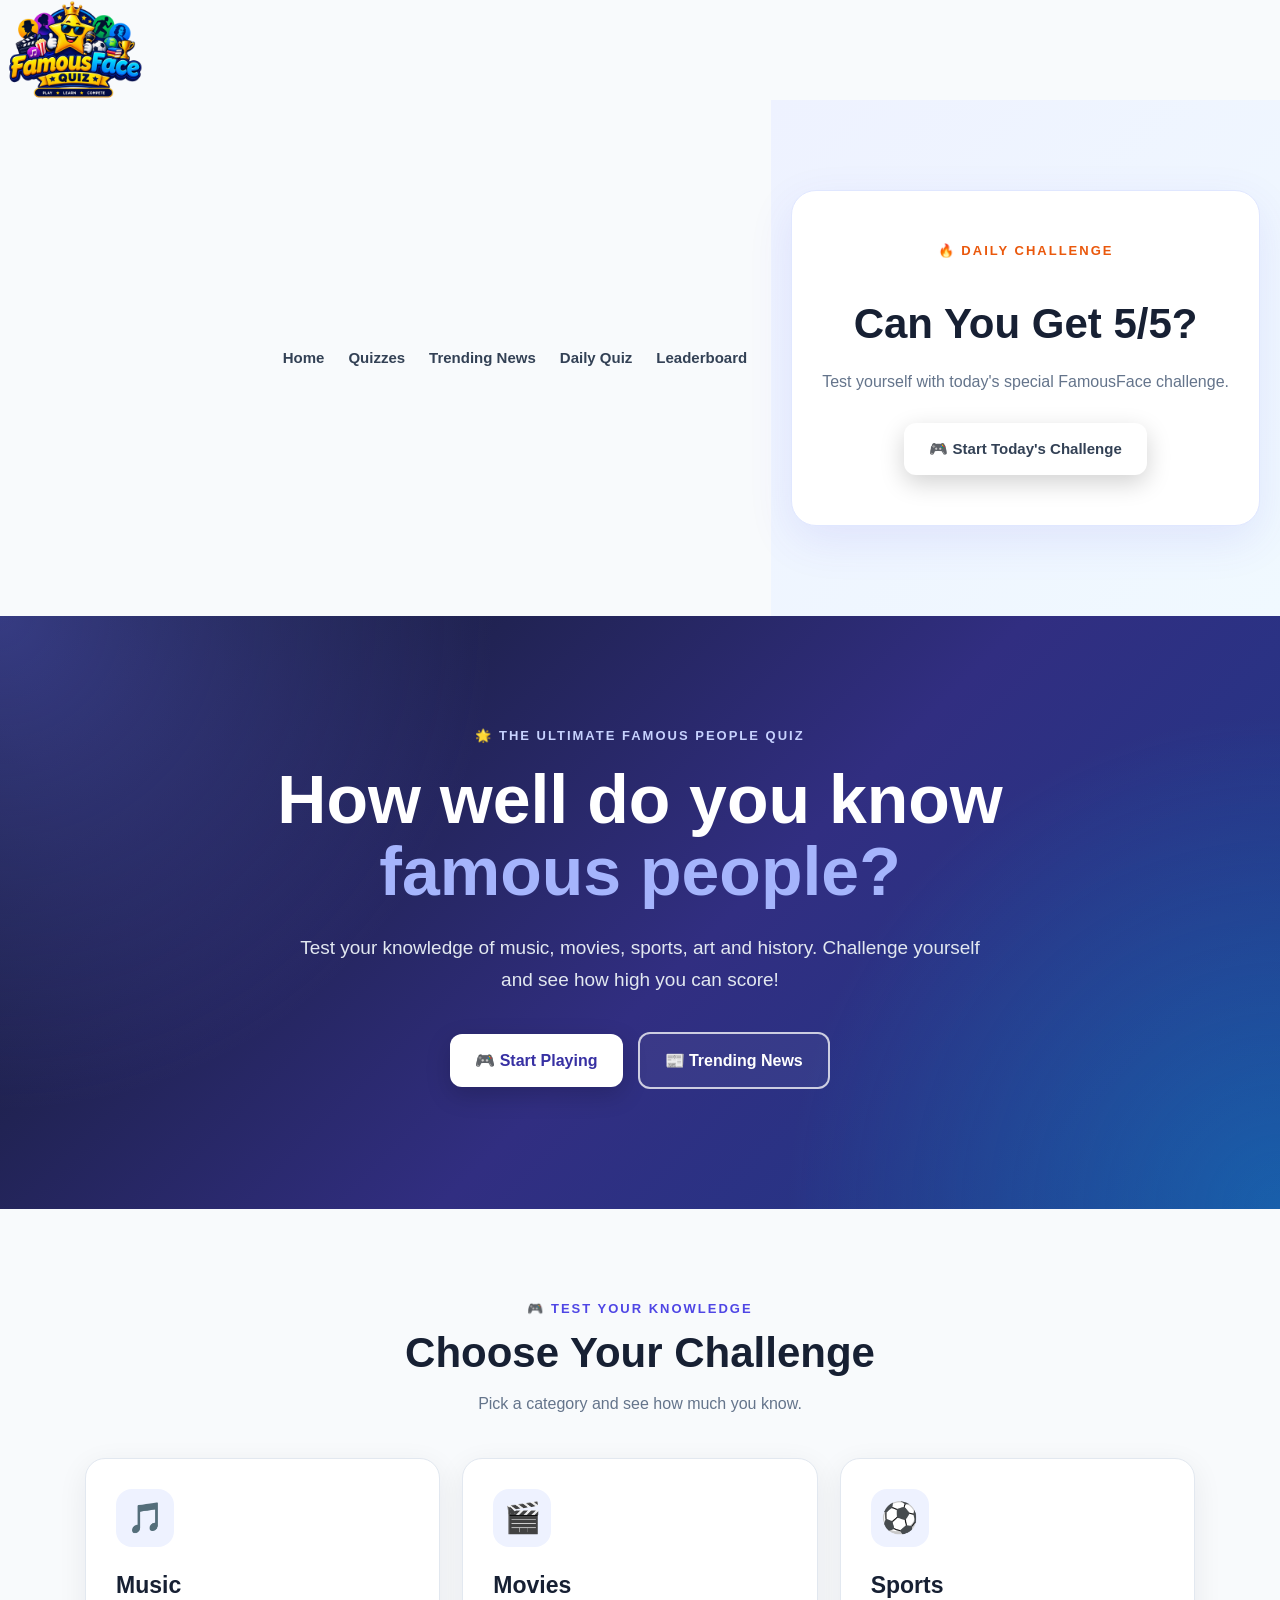
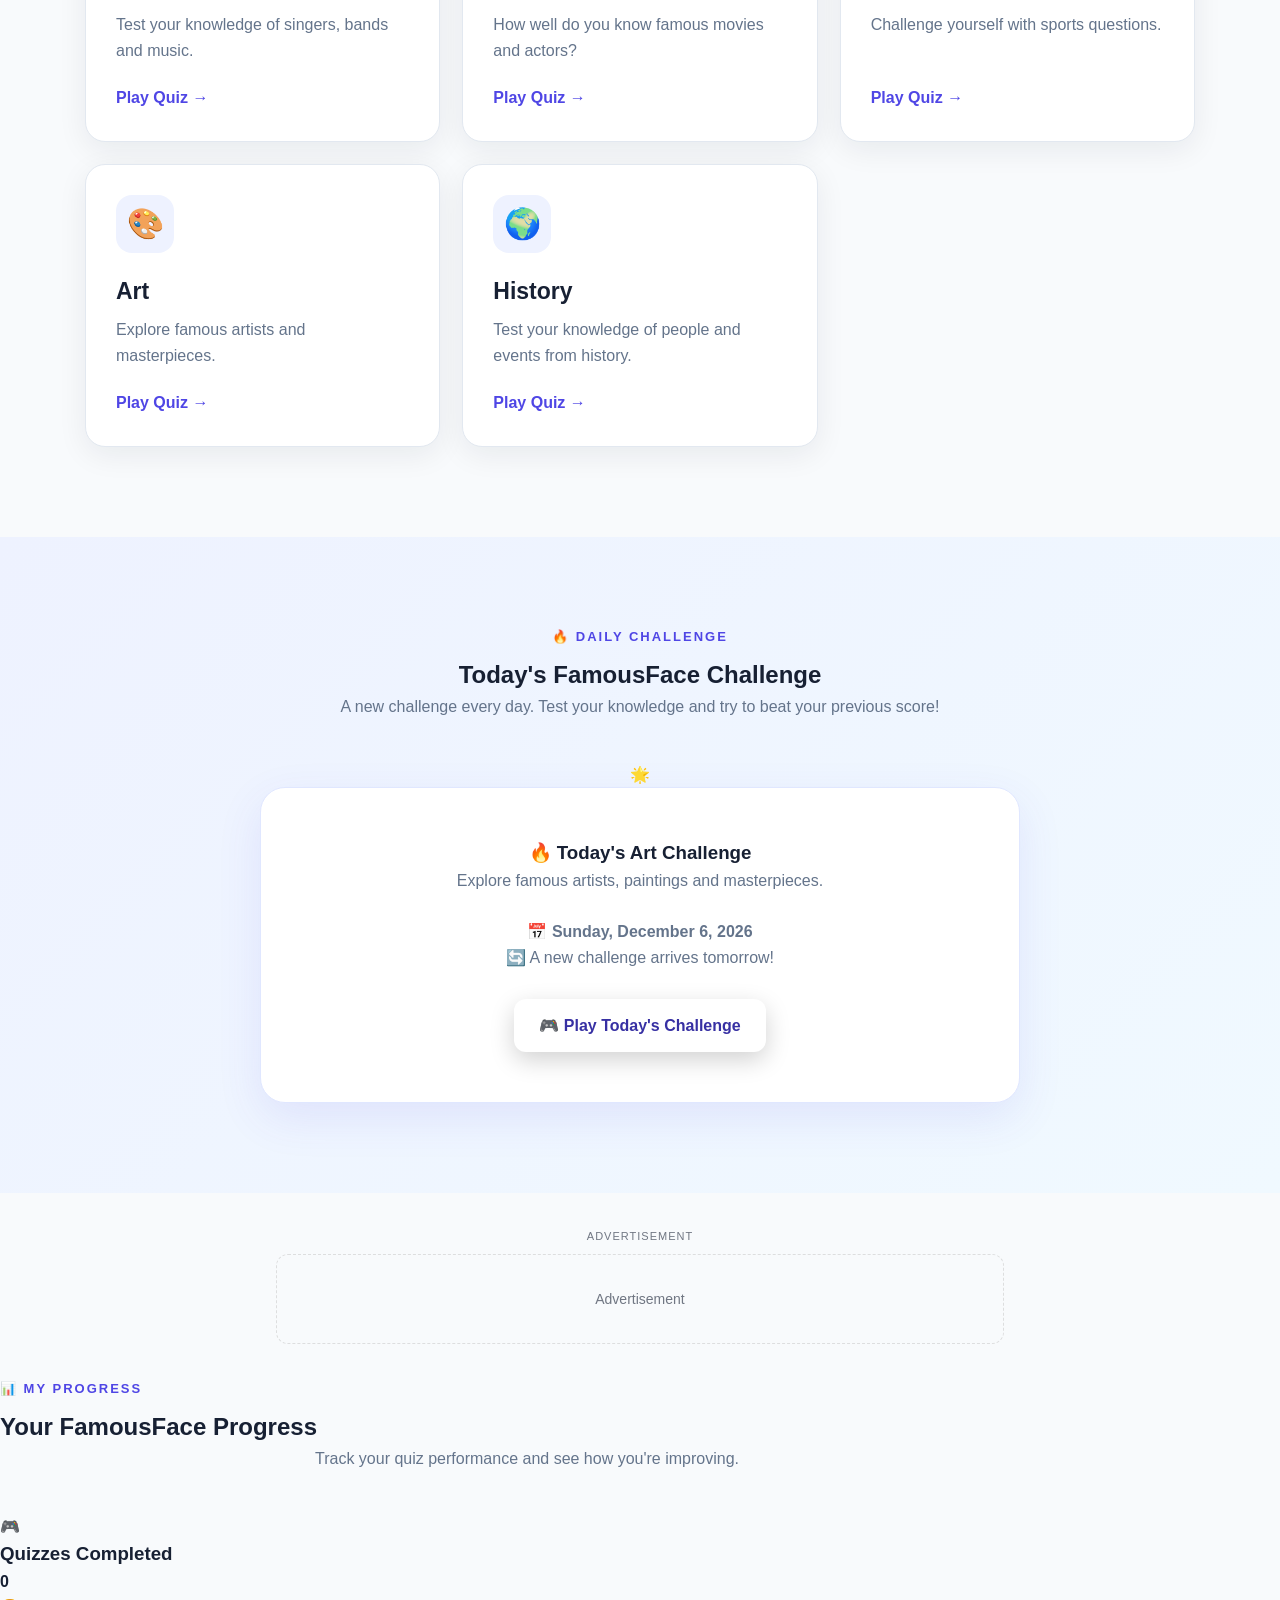
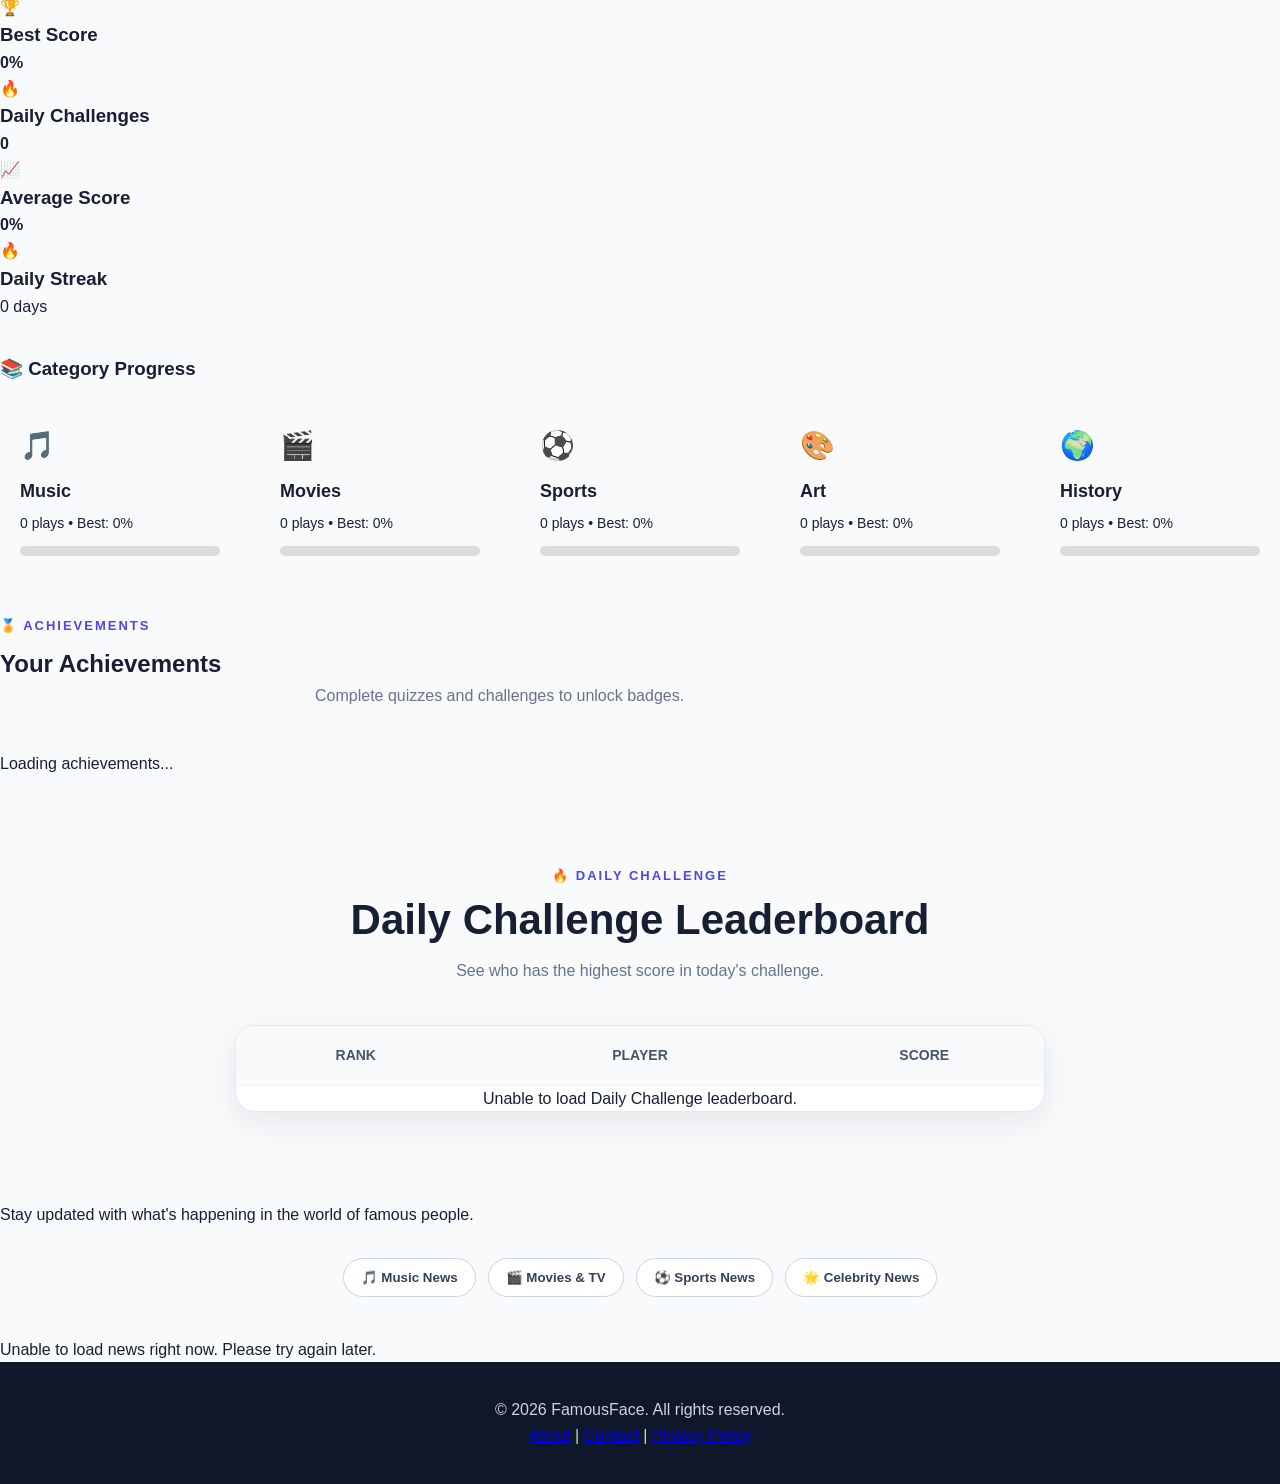
==== commit b0290052: "Integrate Google AdSense for advertisements Added Google AdSense script for advertisement integratio" ====
--- a/index.html
+++ b/index.html
@@ -73,6 +73,8 @@
   "description": "FamousFace is a quiz website featuring trivia about famous people, music, movies, sports, art and history."
 }
 </script>
+   <script async src="https://pagead2.googlesyndication.com/pagead/js/adsbygoogle.js?client=ca-pub-7982126789980474"
+     crossorigin="anonymous"></script> 
 
 </head>
 <body>
--- a/style.css
+++ b/style.css
@@ -858,3 +858,97 @@
     }
 
 }
+/* Homepage Advertisement */
+
+.ad-container {
+    width: min(100%, 728px);
+    margin: 35px auto;
+    text-align: center;
+}
+
+.ad-label {
+    margin: 0 0 8px;
+    font-size: 11px;
+    letter-spacing: 1px;
+    text-transform: uppercase;
+    opacity: 0.6;
+}
+
+.ad-placeholder {
+    min-height: 90px;
+    display: flex;
+    align-items: center;
+    justify-content: center;
+    border: 1px dashed #ccc;
+    border-radius: 12px;
+    font-size: 14px;
+    opacity: 0.6;
+}
+
+@media (max-width: 600px) {
+
+    .ad-container {
+        margin: 25px auto;
+    }
+
+    .ad-placeholder {
+        min-height: 70px;
+    }
+
+}
+/* Quiz Progress Bar */
+
+.quiz-progress-bar {
+    width: 100%;
+    height: 8px;
+    background: #e5e7eb;
+    border-radius: 10px;
+    overflow: hidden;
+    margin-top: 10px;
+}
+
+.quiz-progress-fill {
+    width: 0%;
+    height: 100%;
+    background: #1e88e5;
+    border-radius: 10px;
+    transition: width 0.3s ease;
+}
+/* Next Quiz Options */
+
+.next-quiz-section {
+    margin-top: 30px;
+    padding: 20px;
+    border-radius: 12px;
+    background: #f5f7fa;
+}
+
+.next-quiz-section h3 {
+    margin-bottom: 8px;
+}
+
+.next-quiz-section p {
+    margin-bottom: 18px;
+}
+
+.next-quiz-buttons {
+    display: flex;
+    flex-wrap: wrap;
+    gap: 10px;
+    justify-content: center;
+}
+
+.next-quiz-buttons a {
+    display: inline-block;
+    padding: 10px 16px;
+    border-radius: 8px;
+    background: #1e88e5;
+    color: white;
+    text-decoration: none;
+    font-weight: 600;
+    transition: transform 0.2s ease;
+}
+
+.next-quiz-buttons a:hover {
+    transform: translateY(-2px);
+}
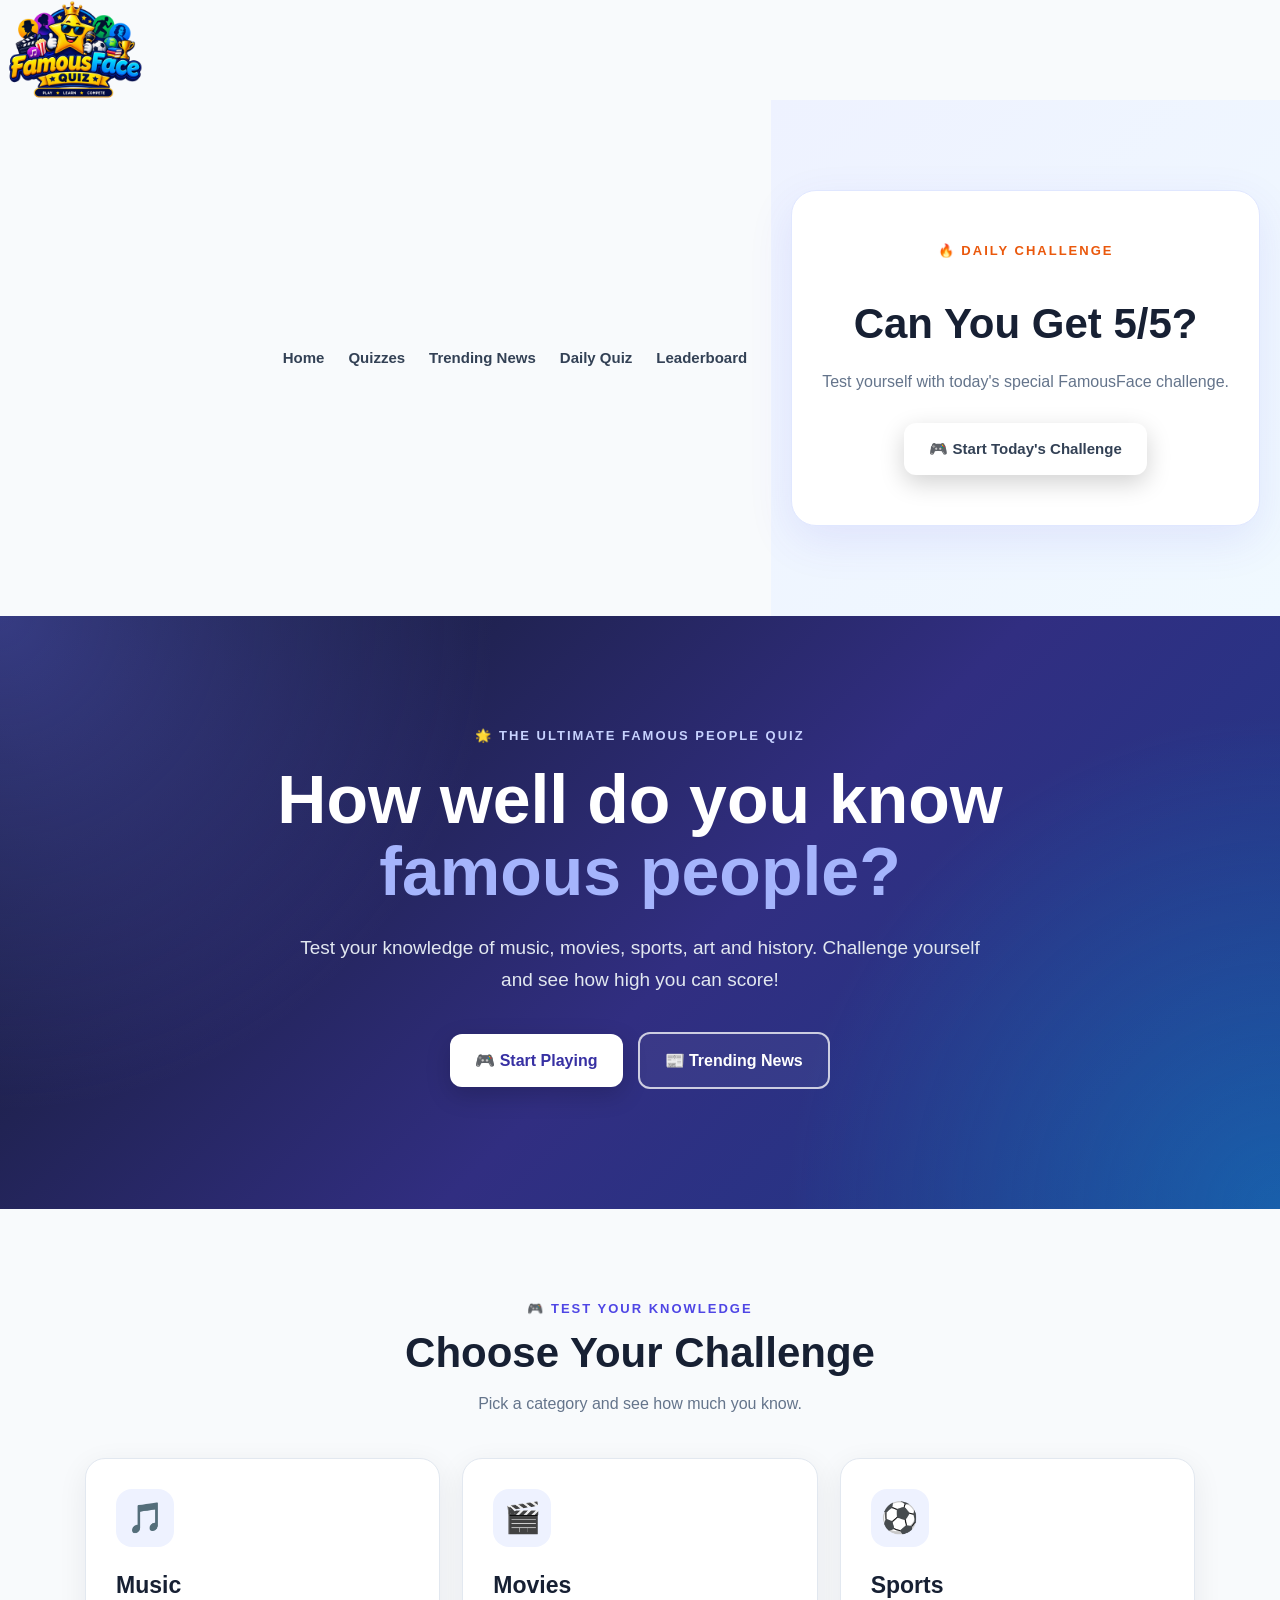
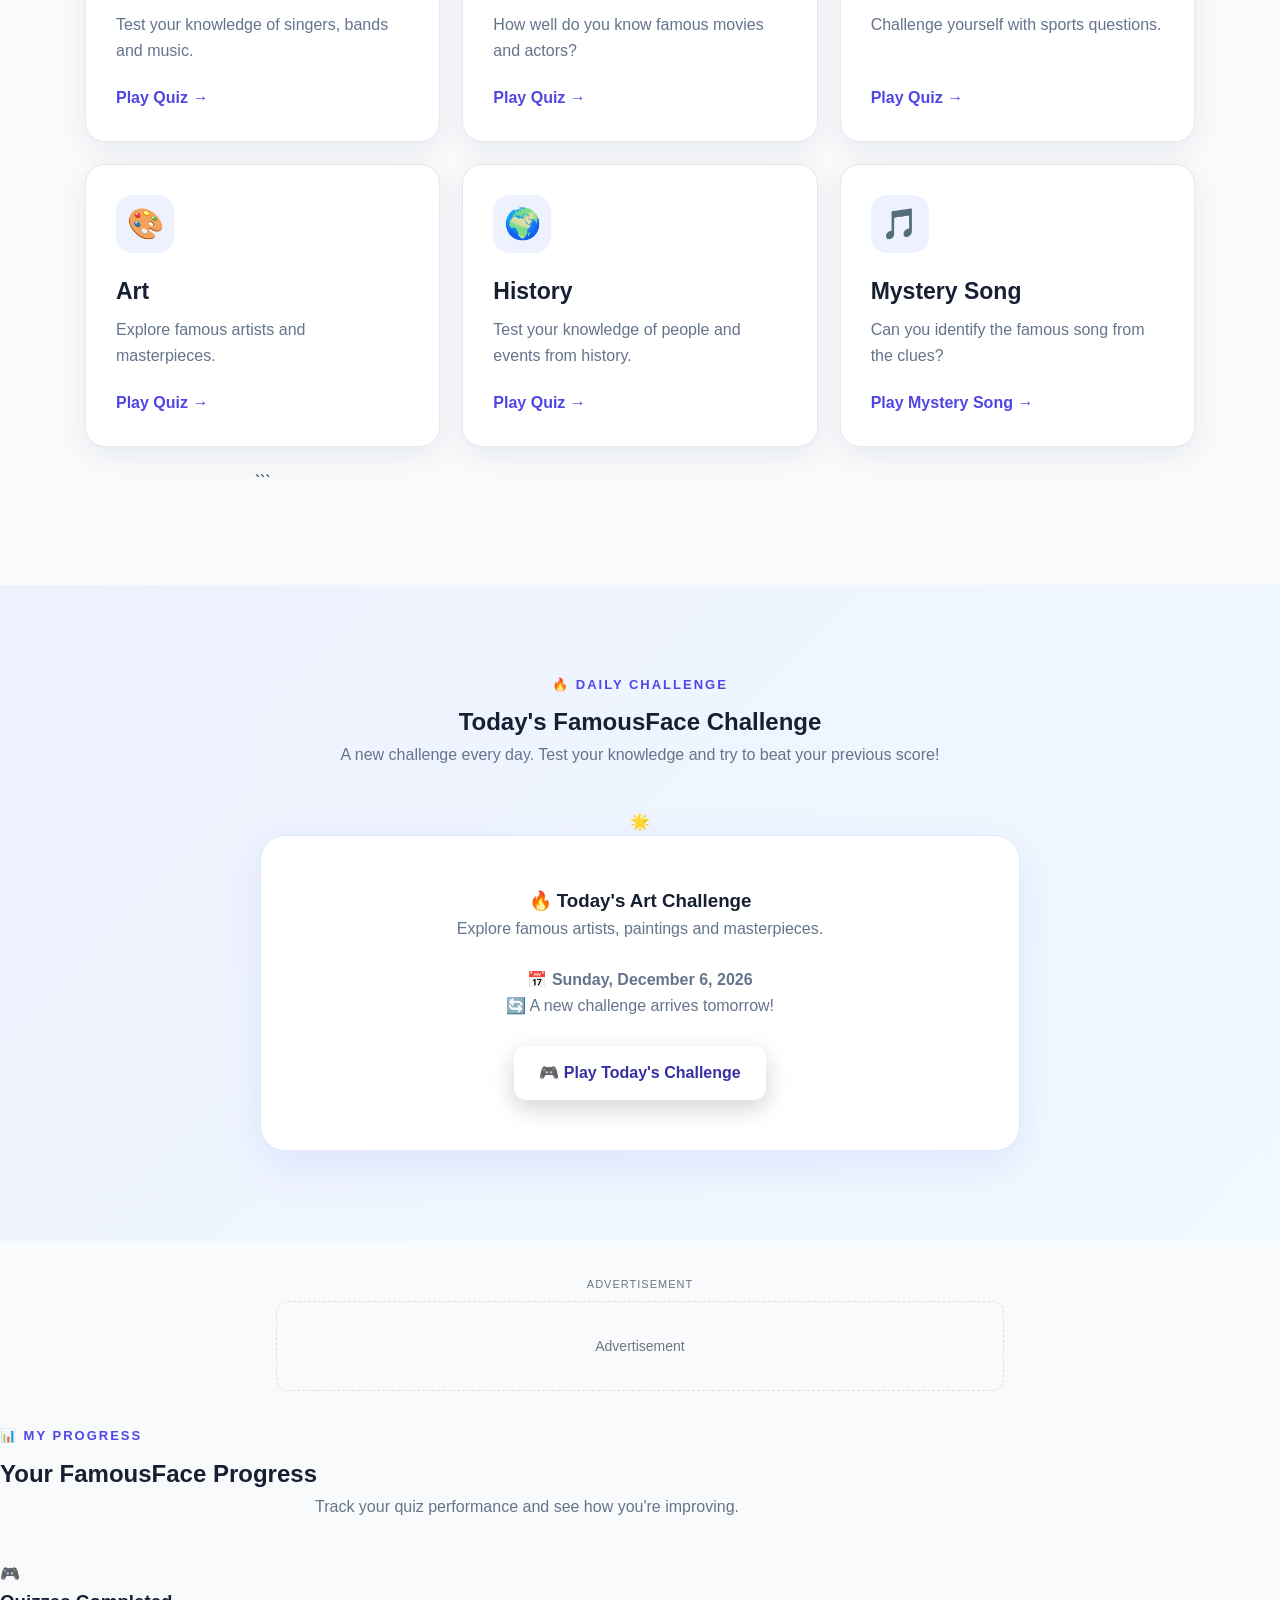
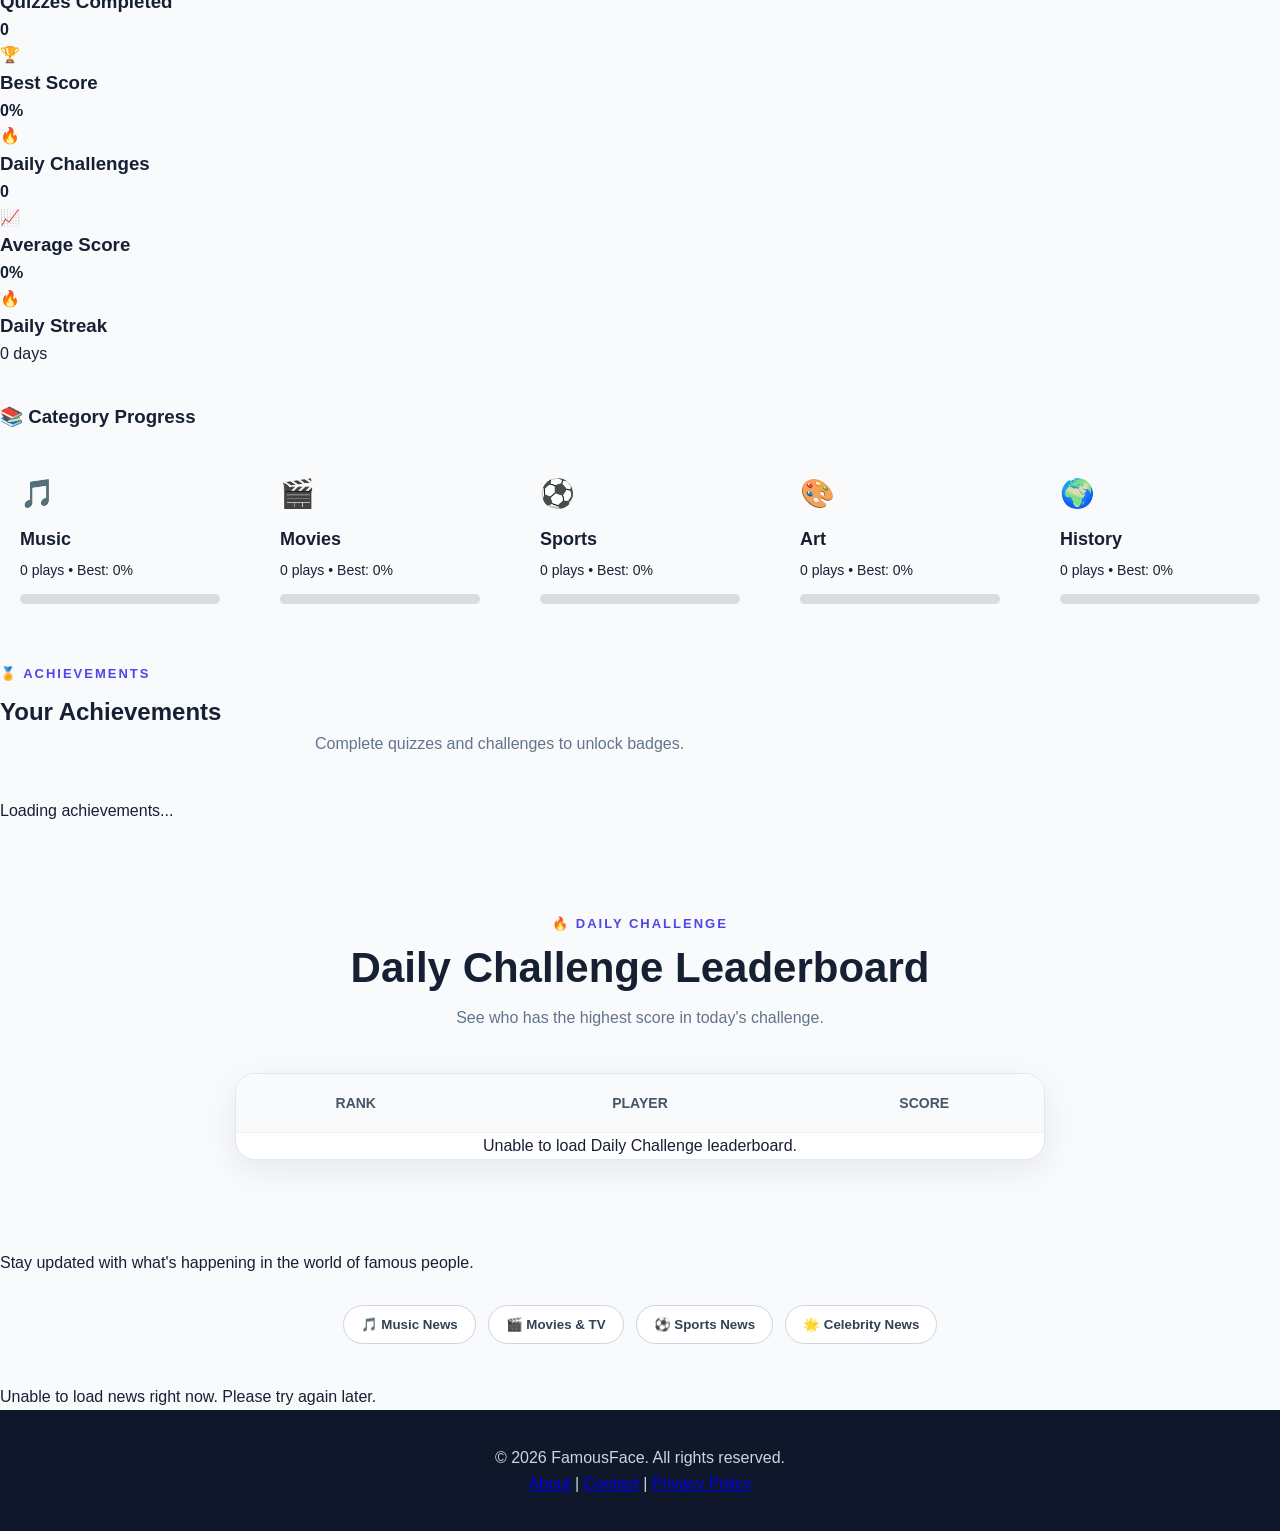
==== commit 65219ee6: "Add Mystery Song quiz category and update daily challenge Added a new quiz category for 'Mystery Son" ====
--- a/index.html
+++ b/index.html
@@ -200,6 +200,15 @@
             <p>Test your knowledge of people and events from history.</p>
             <span>Play Quiz →</span>
         </a>
+        
+
+<a href="mystery-song.html" class="quiz-card mystery-song-card">
+    <div class="card-icon">🎵</div>
+    <h3>Mystery Song</h3>
+    <p>Can you identify the famous song from the clues?</p>
+    <span>Play Mystery Song →</span>
+</a>
+```
 
        </div>
 
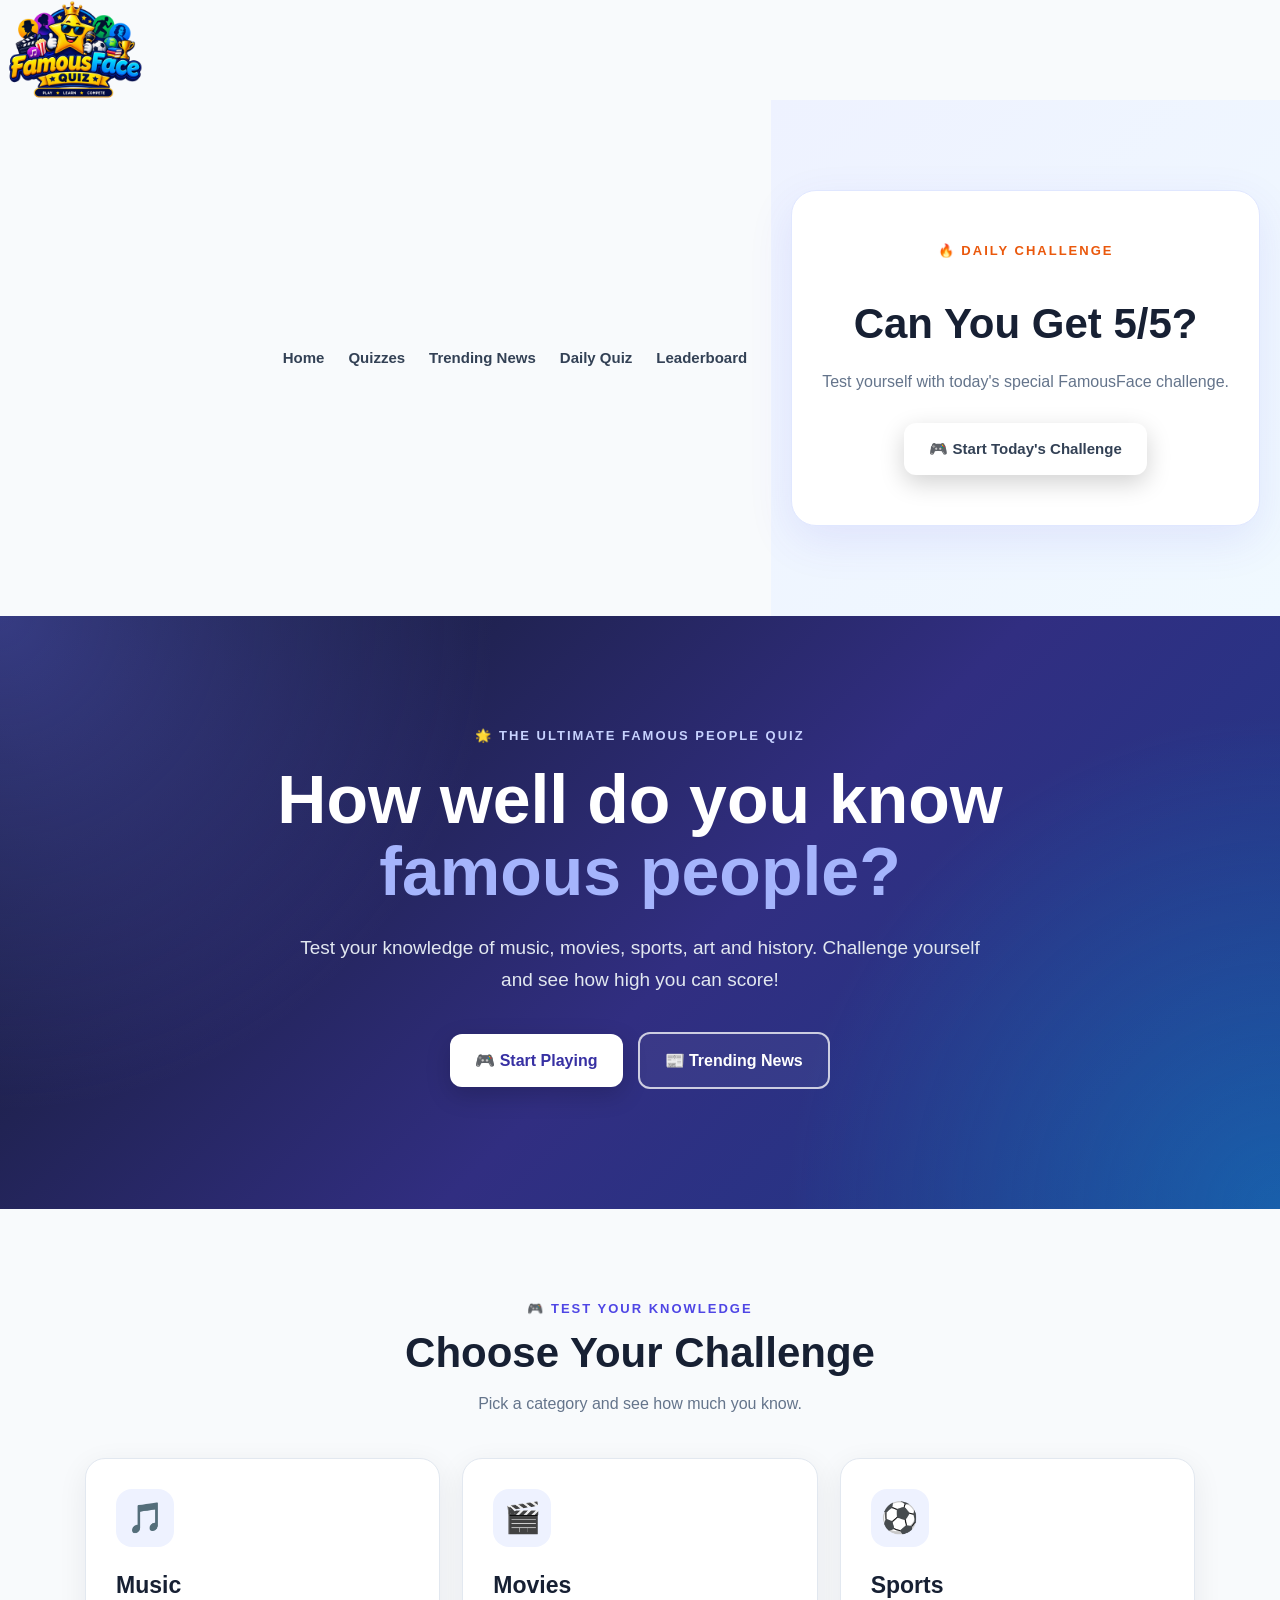
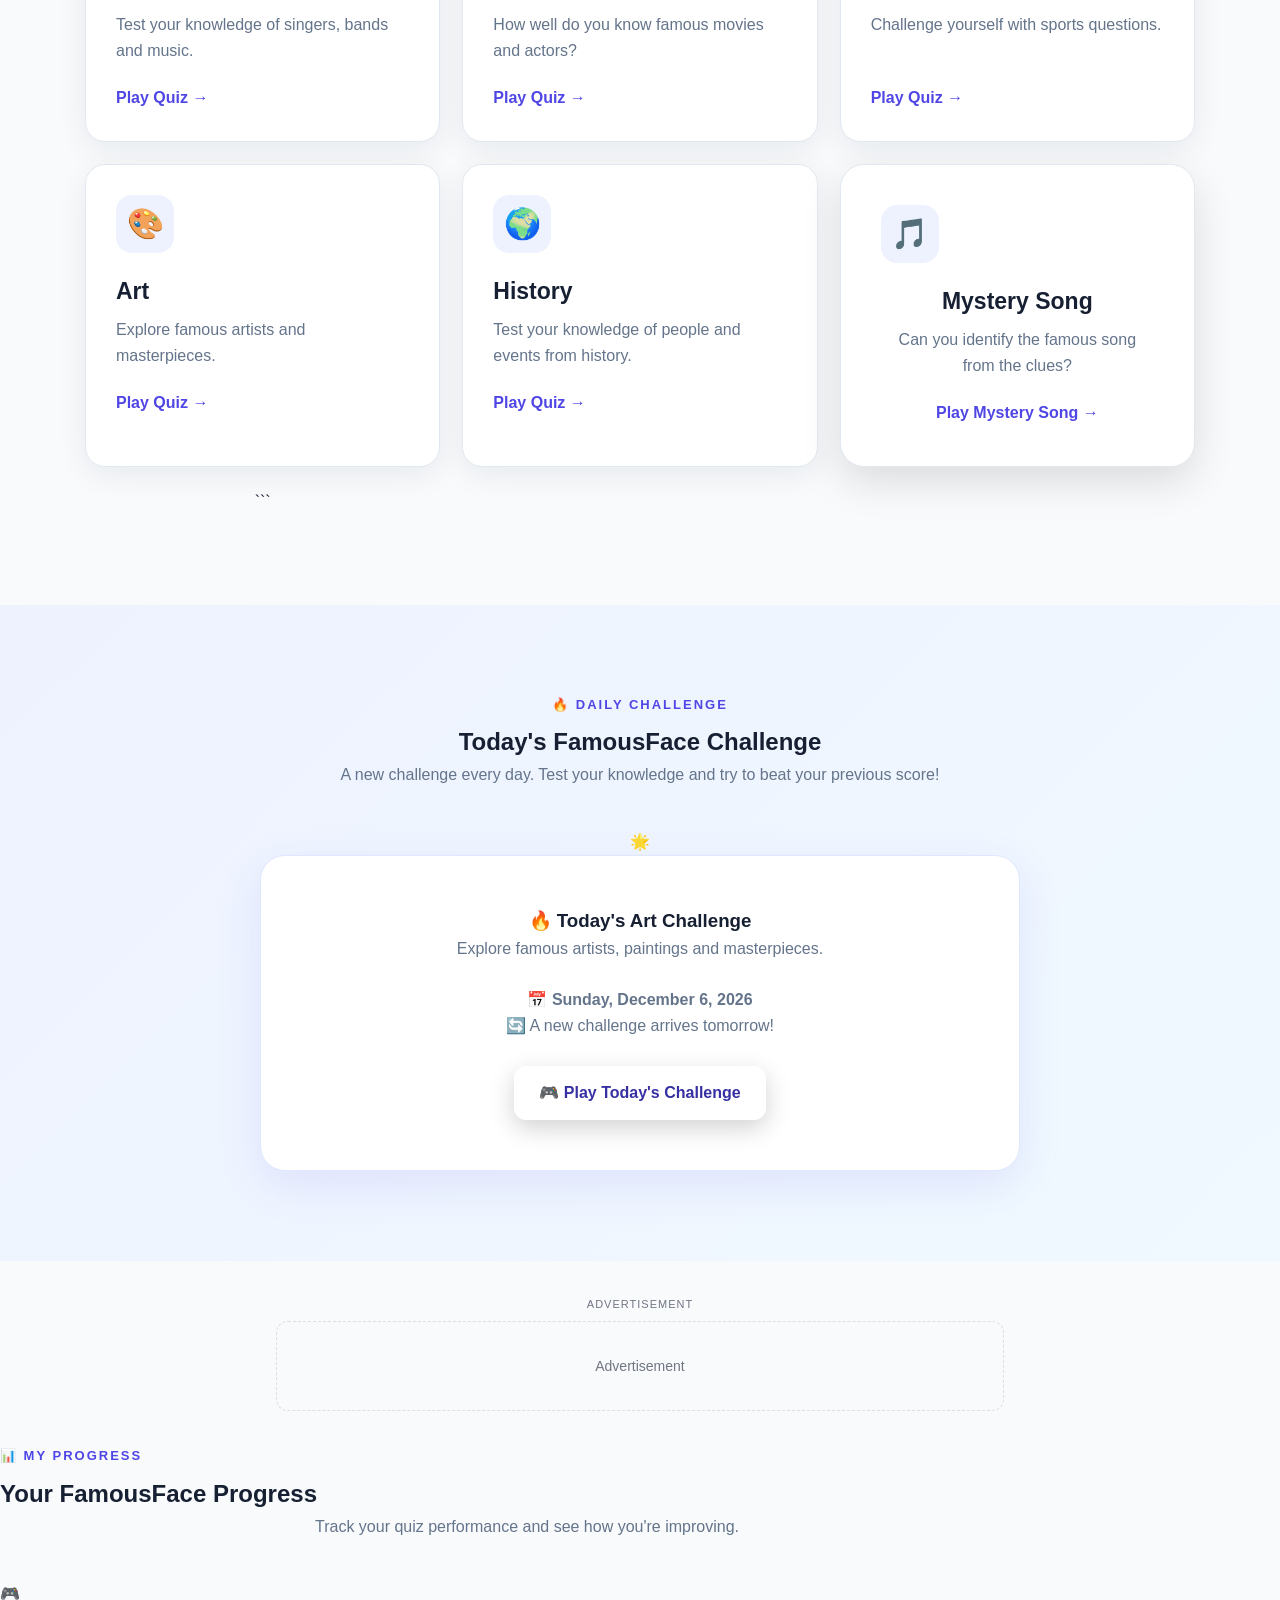
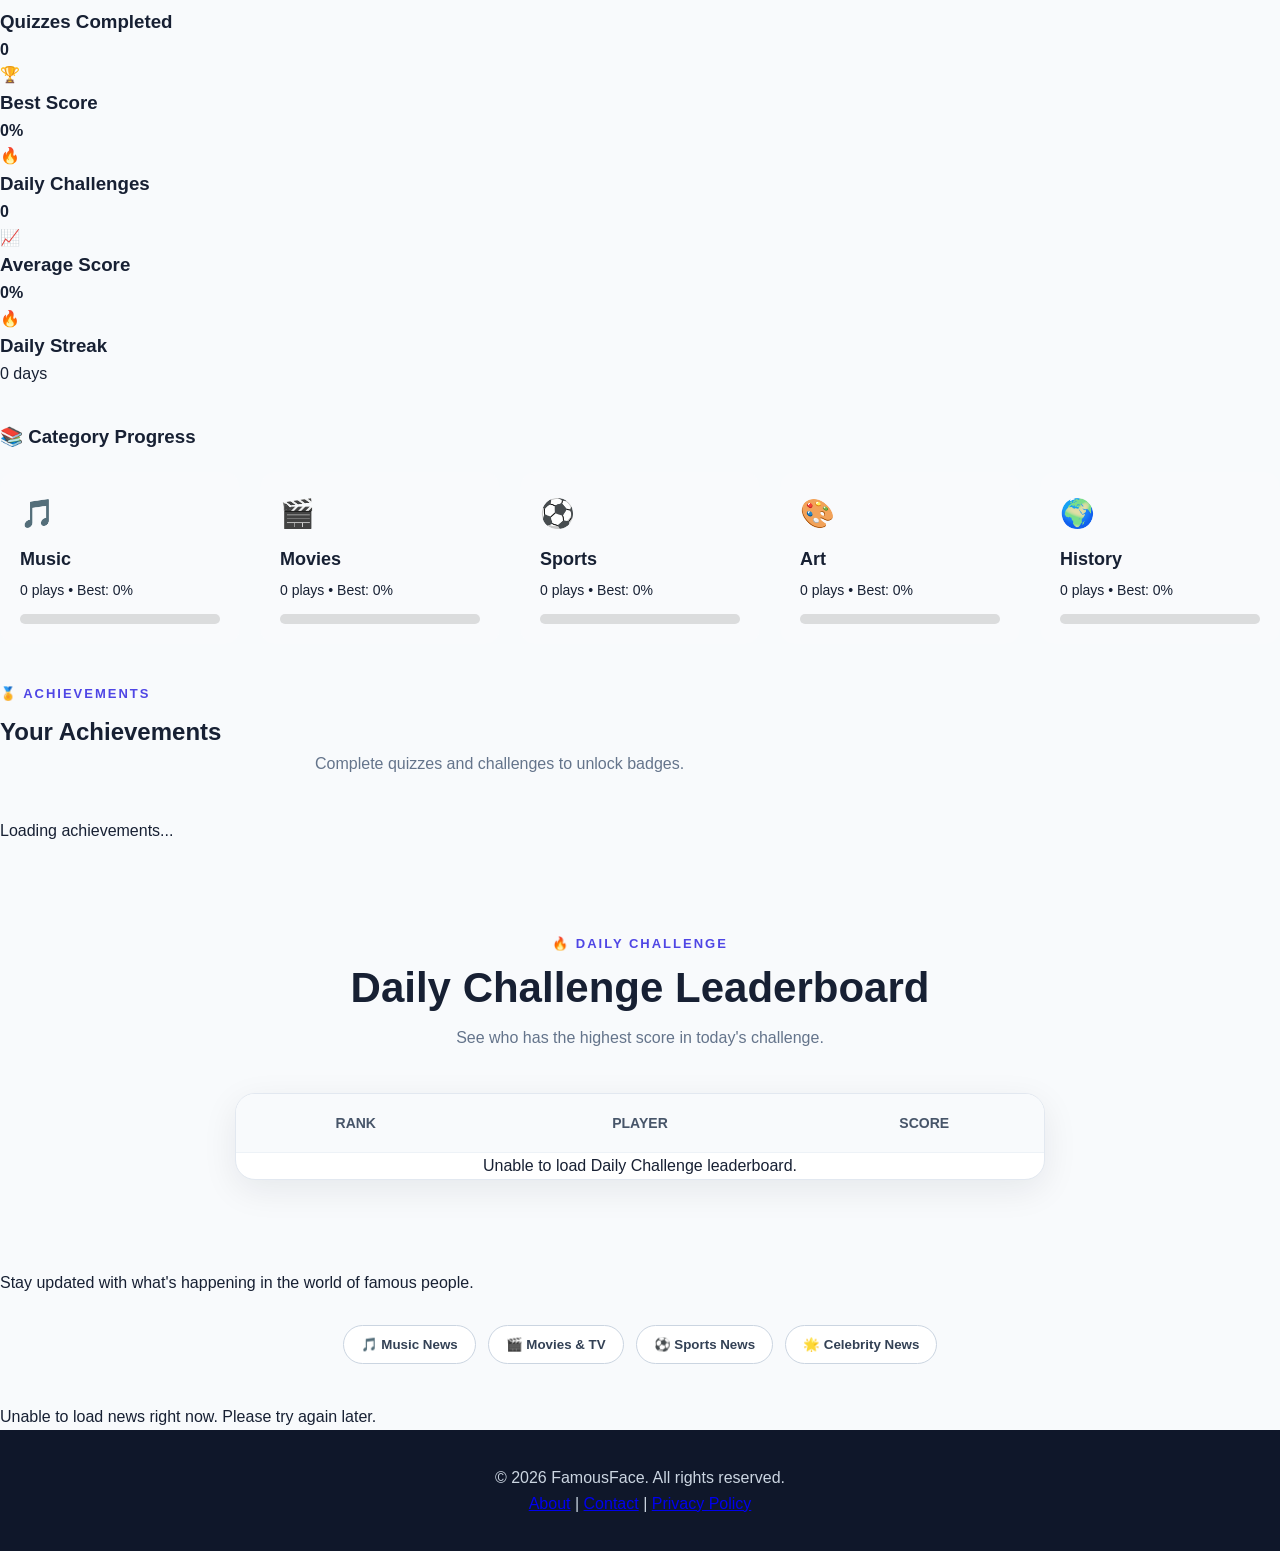
==== commit 7e7e5baa: "Refactor index.html to improve structure and content" ====
--- a/index.html
+++ b/index.html
@@ -470,6 +470,34 @@
 <script src="progress.js"></script>
 <script src="achievements.js"></script>
 
+    <script>
+document.addEventListener("DOMContentLoaded", function () {
+
+    let playerName =
+        localStorage.getItem("famousFacePlayerName");
+
+    if (!playerName) {
+
+        playerName =
+            prompt("👋 Welcome to FamousFace! What should we call you?");
+
+        if (playerName && playerName.trim()) {
+
+            playerName =
+                playerName.trim();
+
+            localStorage.setItem(
+                "famousFacePlayerName",
+                playerName
+            );
+
+        }
+
+    }
+
+});
+</script>
+
 </body>
 </html>
     
--- a/style.css
+++ b/style.css
@@ -952,3 +952,112 @@
 .next-quiz-buttons a:hover {
     transform: translateY(-2px);
 }
+```css
+/* ==============================
+   MYSTERY SONG
+================================ */
+
+.mystery-song-page {
+    max-width: 900px;
+    margin: 0 auto;
+    padding: 60px 20px;
+}
+
+.mystery-song-header {
+    text-align: center;
+    margin-bottom: 35px;
+}
+
+.mystery-song-header h1 {
+    font-size: 3rem;
+    margin: 10px 0;
+}
+
+.mystery-song-card {
+    max-width: 700px;
+    margin: 0 auto;
+    padding: 40px;
+    border-radius: 24px;
+    text-align: center;
+    background: #ffffff;
+    box-shadow: 0 15px 40px rgba(0, 0, 0, 0.12);
+}
+
+.mystery-icon {
+    font-size: 4rem;
+    margin: 20px 0;
+}
+
+#round-label {
+    font-weight: bold;
+    opacity: 0.7;
+}
+
+#clues {
+    margin: 25px 0;
+    text-align: left;
+}
+
+.mystery-clue {
+    padding: 12px 16px;
+    margin: 10px 0;
+    border-radius: 12px;
+    background: #f4f7fb;
+}
+
+#answers {
+    display: grid;
+    grid-template-columns: 1fr 1fr;
+    gap: 14px;
+    margin-top: 25px;
+}
+
+.mystery-answer {
+    padding: 16px;
+    border: 2px solid #ddd;
+    border-radius: 12px;
+    background: white;
+    font-size: 1rem;
+    cursor: pointer;
+    transition: transform 0.2s, box-shadow 0.2s;
+}
+
+.mystery-answer:hover:not(:disabled) {
+    transform: translateY(-3px);
+    box-shadow: 0 8px 20px rgba(0, 0, 0, 0.12);
+}
+
+.mystery-answer:disabled {
+    cursor: default;
+}
+
+.correct-answer {
+    font-weight: bold;
+}
+
+#feedback {
+    min-height: 30px;
+    margin: 25px 0;
+    font-weight: bold;
+}
+
+@media (max-width: 600px) {
+
+    .mystery-song-page {
+        padding: 35px 15px;
+    }
+
+    .mystery-song-header h1 {
+        font-size: 2.2rem;
+    }
+
+    .mystery-song-card {
+        padding: 25px 18px;
+    }
+
+    #answers {
+        grid-template-columns: 1fr;
+    }
+
+}
+```
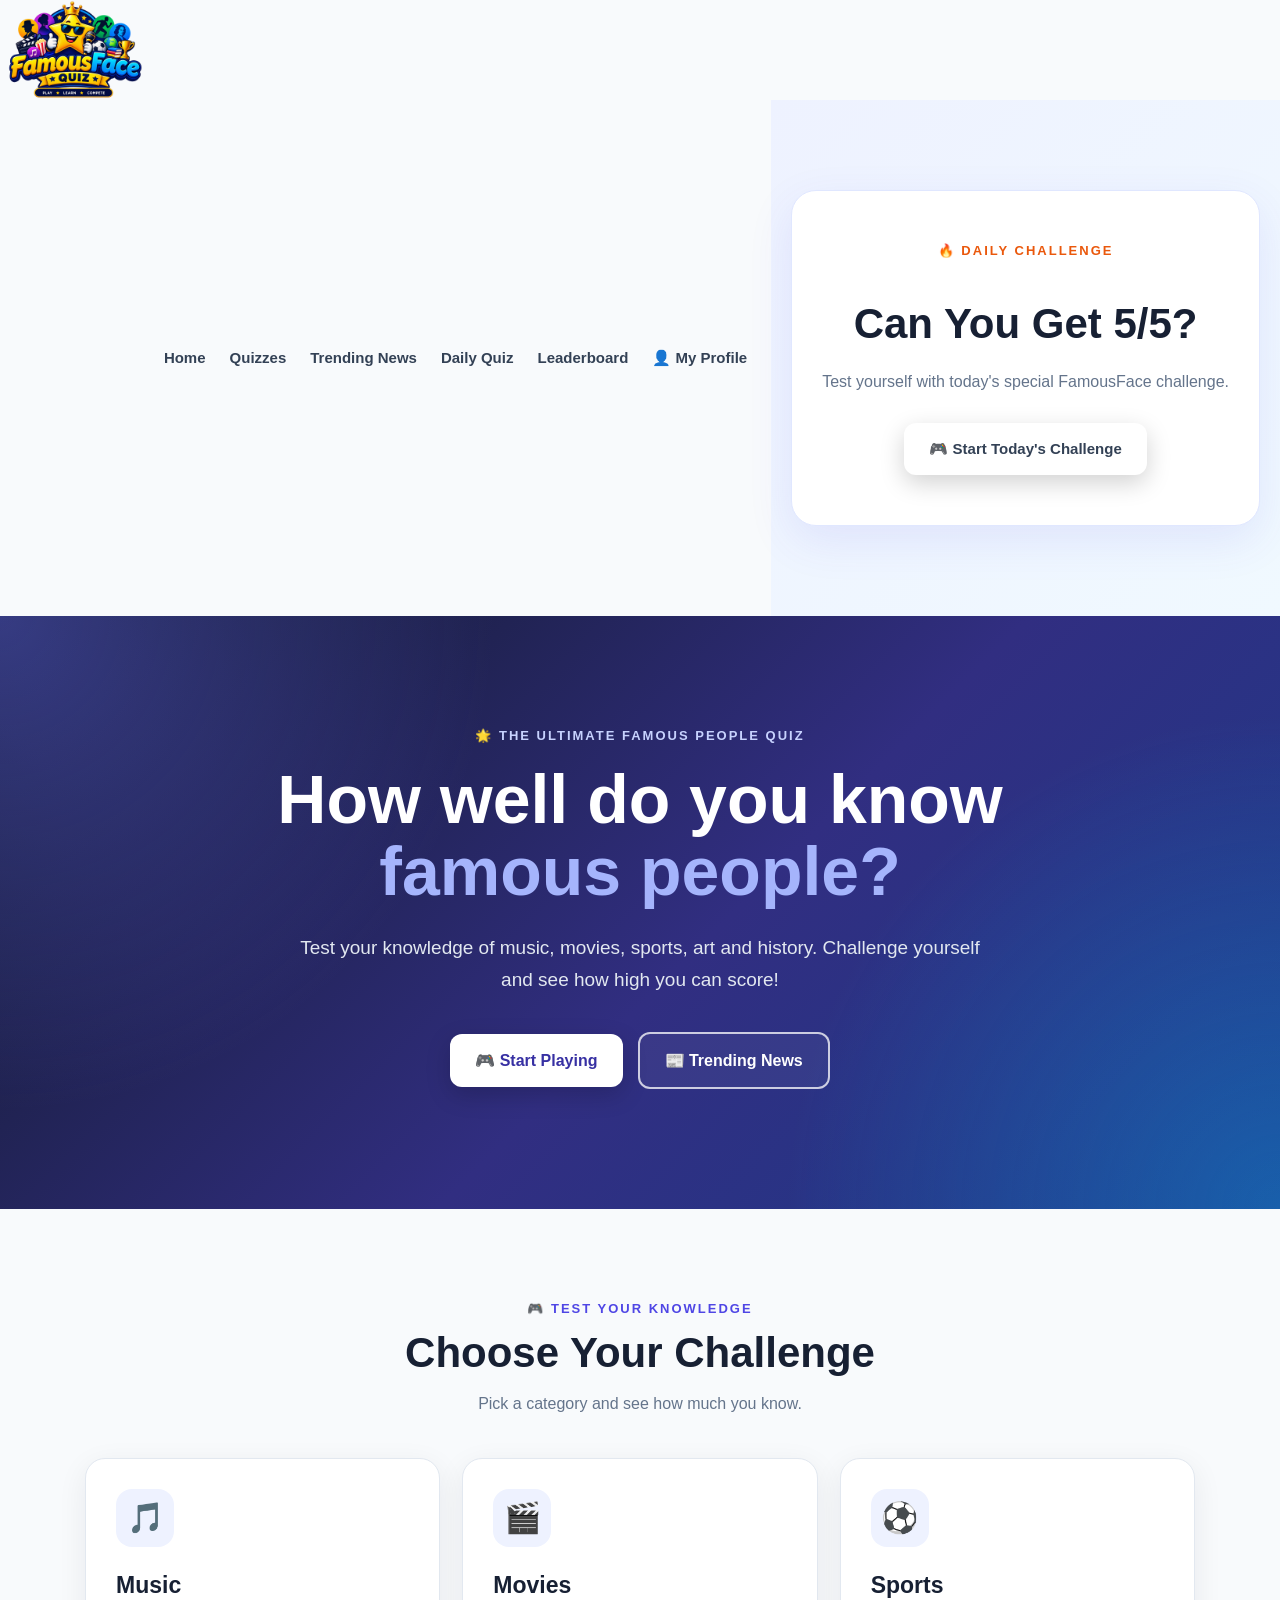
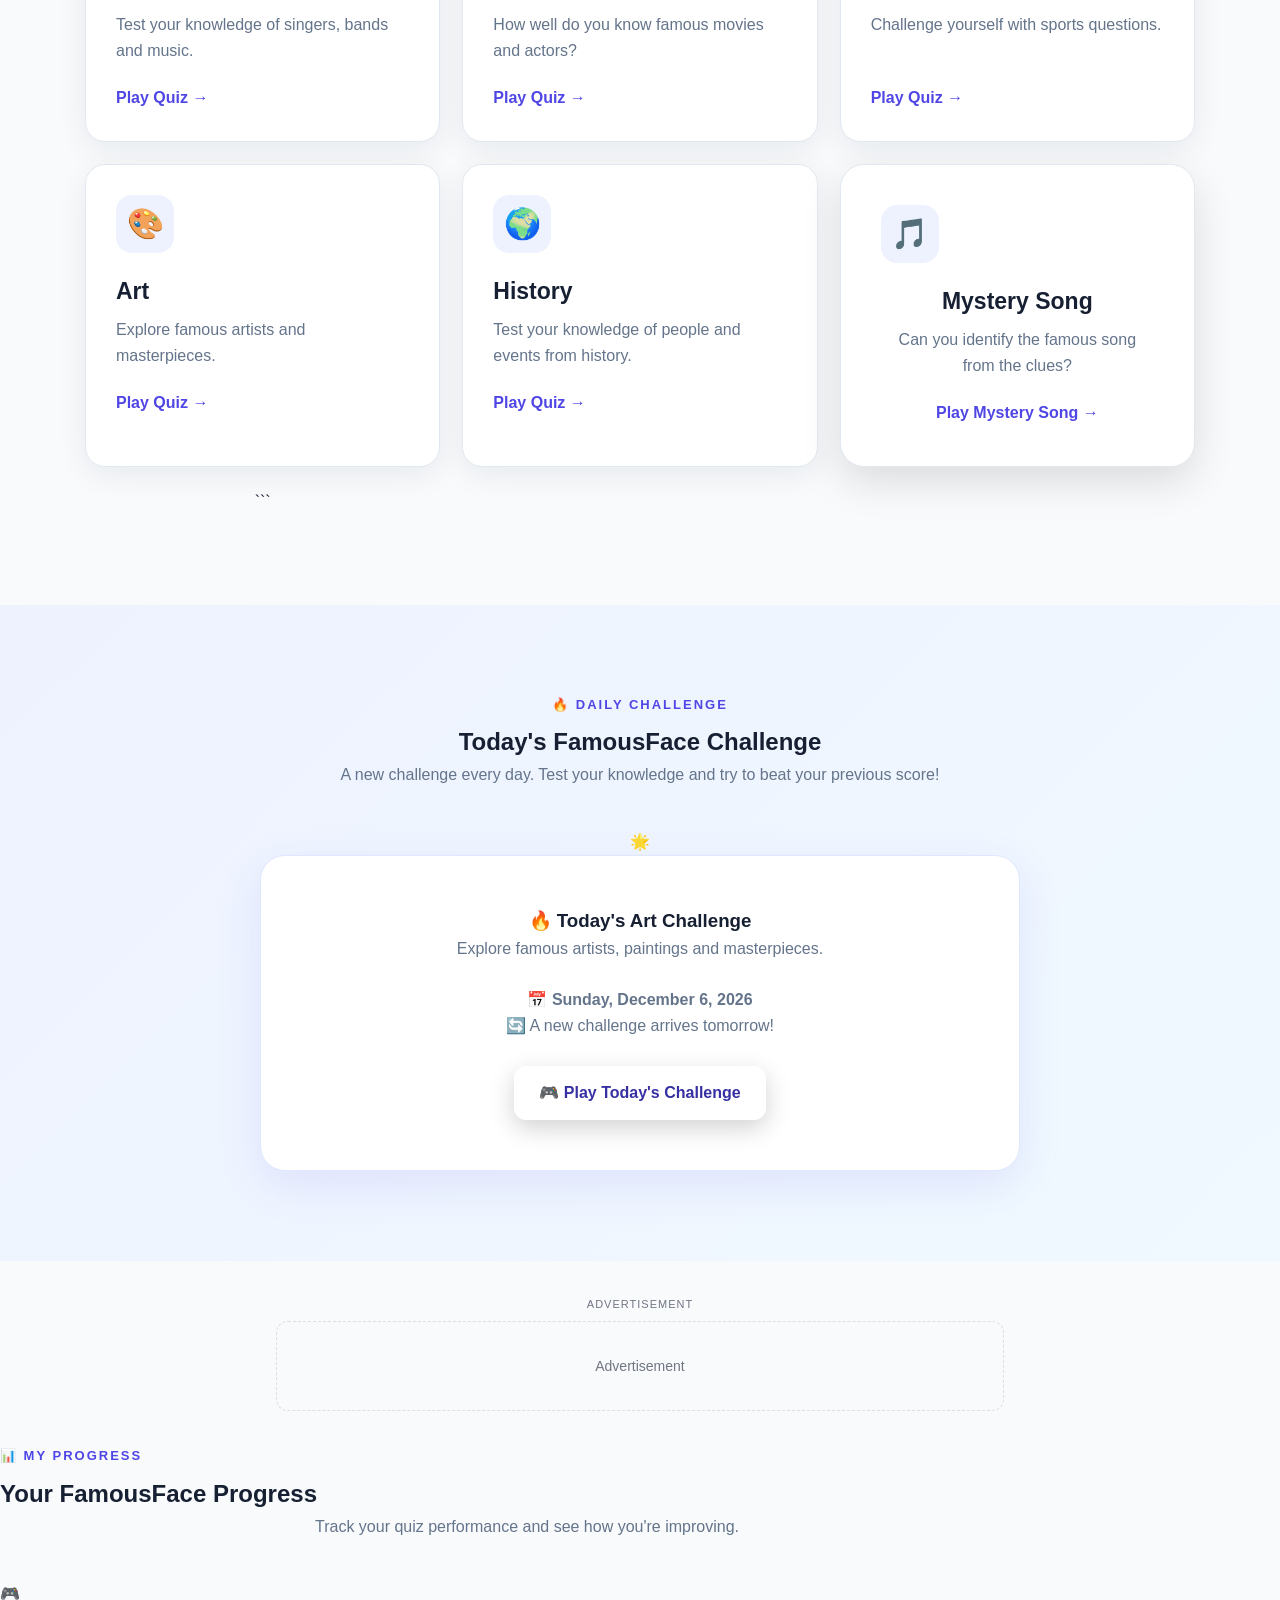
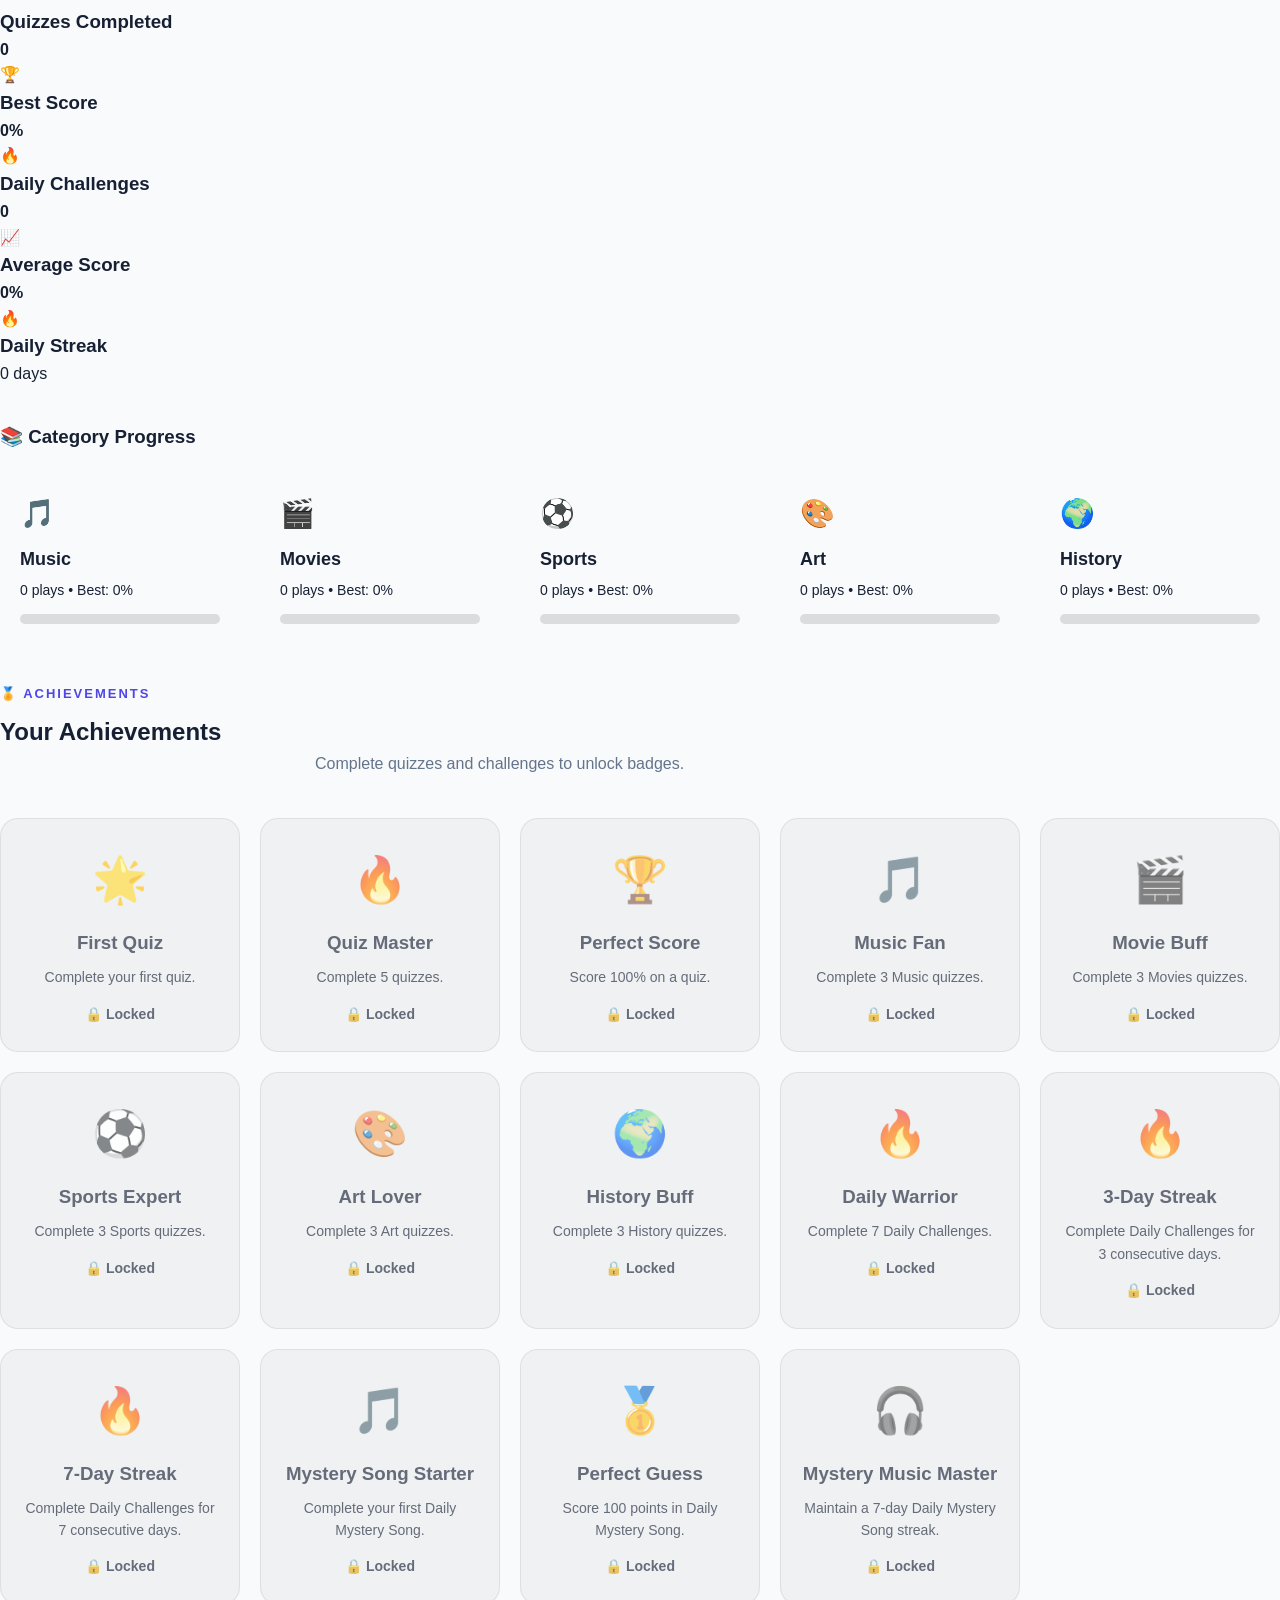
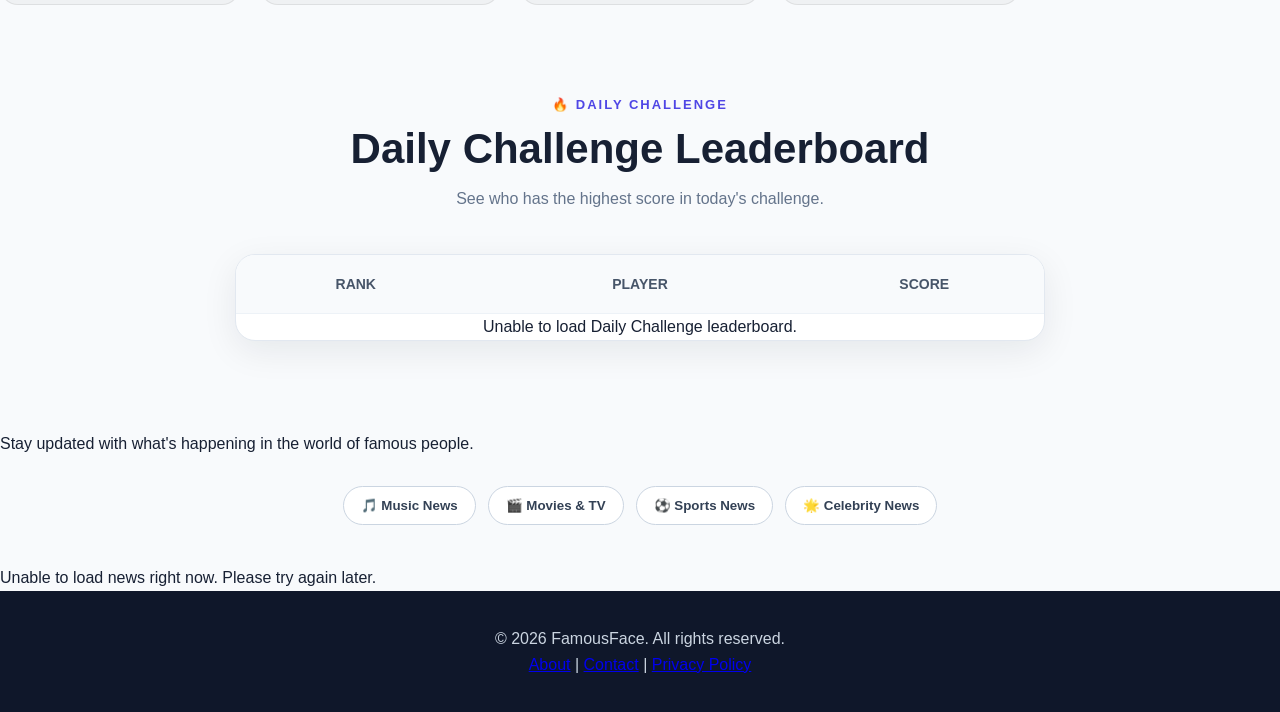
==== commit 70bb5697: "Fix HTML encoding issues in index.html" ====
--- a/index.html
+++ b/index.html
@@ -91,6 +91,7 @@
 
         <a href="#daily">Daily Quiz</a>
         <a href="#leaderboard">Leaderboard</a>
+        <a href="profile.html">👤 My Profile</a>
         <section id="daily" class="daily-section">
 
     <div class="daily-content">
@@ -469,35 +470,9 @@
 <script src="daily-leaderboard.js"></script>
 <script src="progress.js"></script>
 <script src="achievements.js"></script>
-
-    <script>
-document.addEventListener("DOMContentLoaded", function () {
-
-    let playerName =
-        localStorage.getItem("famousFacePlayerName");
-
-    if (!playerName) {
-
-        playerName =
-            prompt("👋 Welcome to FamousFace! What should we call you?");
-
-        if (playerName && playerName.trim()) {
-
-            playerName =
-                playerName.trim();
-
-            localStorage.setItem(
-                "famousFacePlayerName",
-                playerName
-            );
-
-        }
-
-    }
-
-});
-</script>
-
+    <script src="player-name.js"></script>
+
+   
 </body>
 </html>
     
